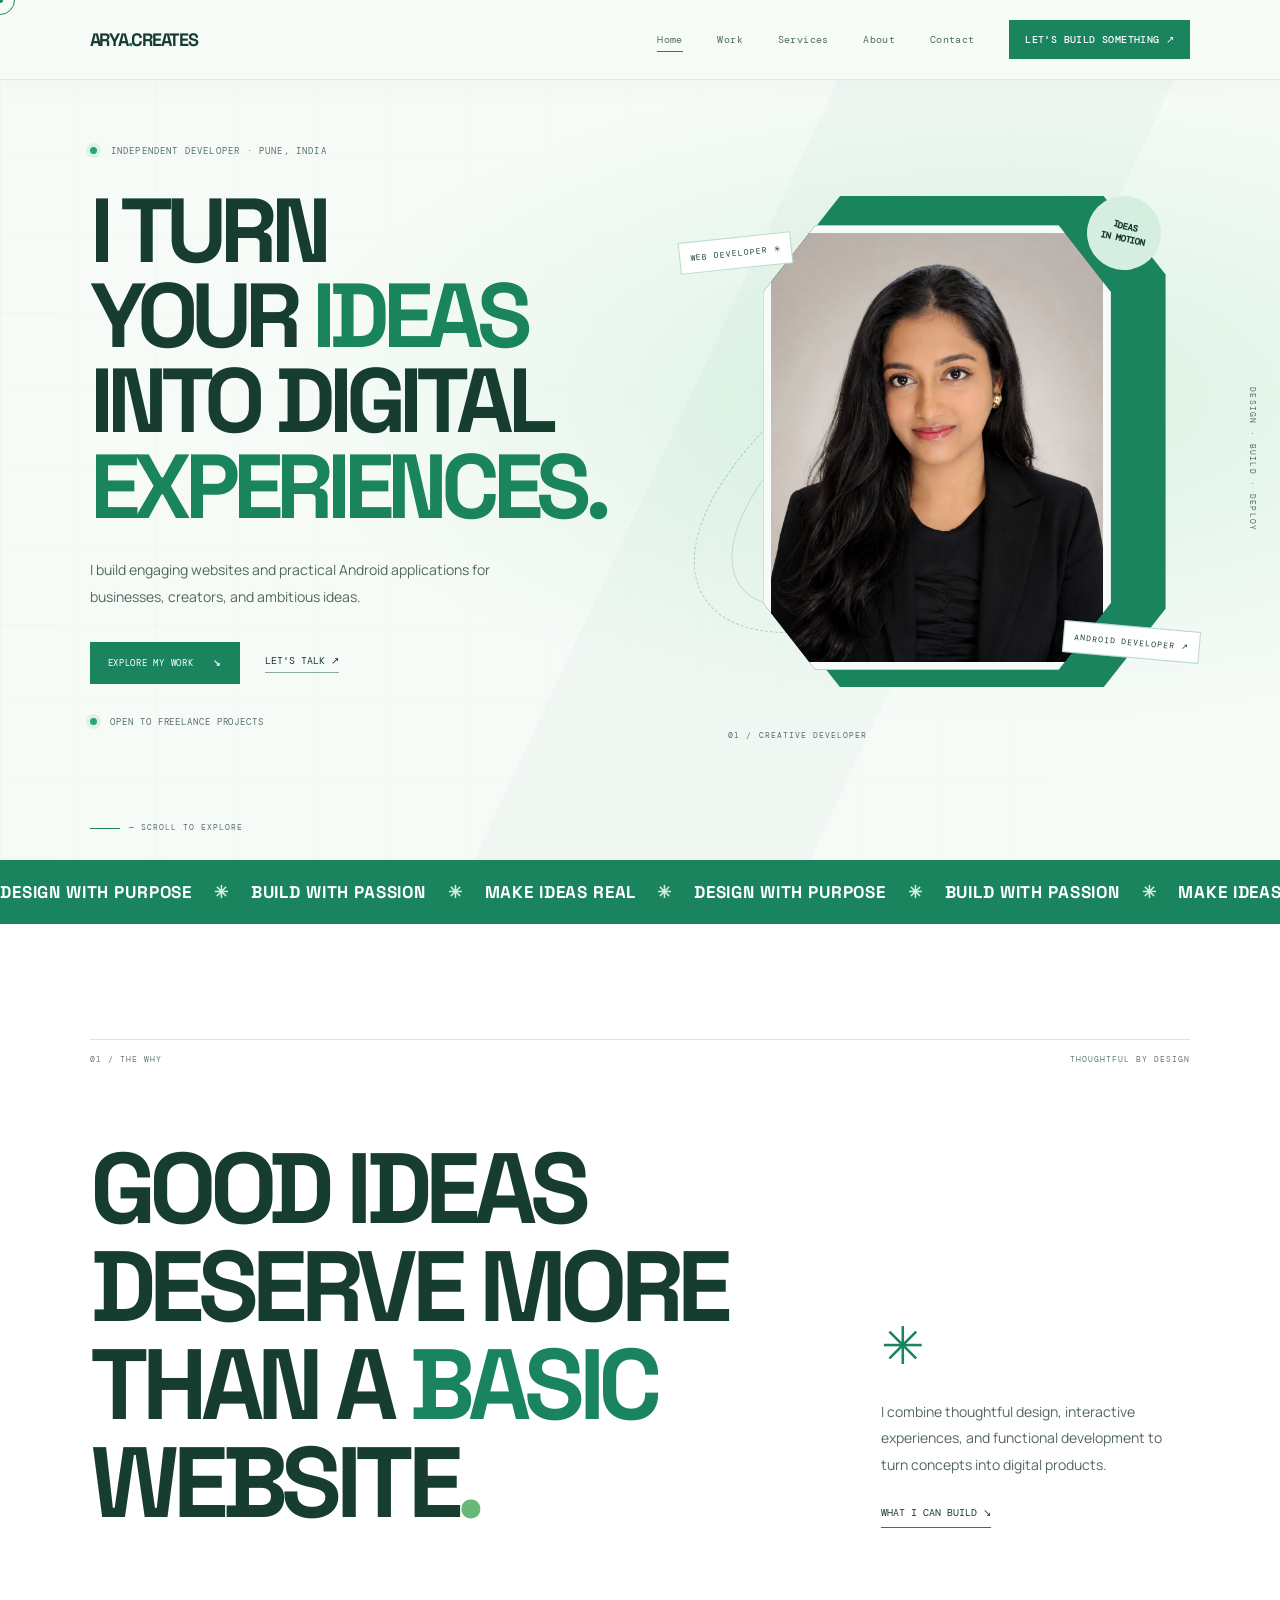
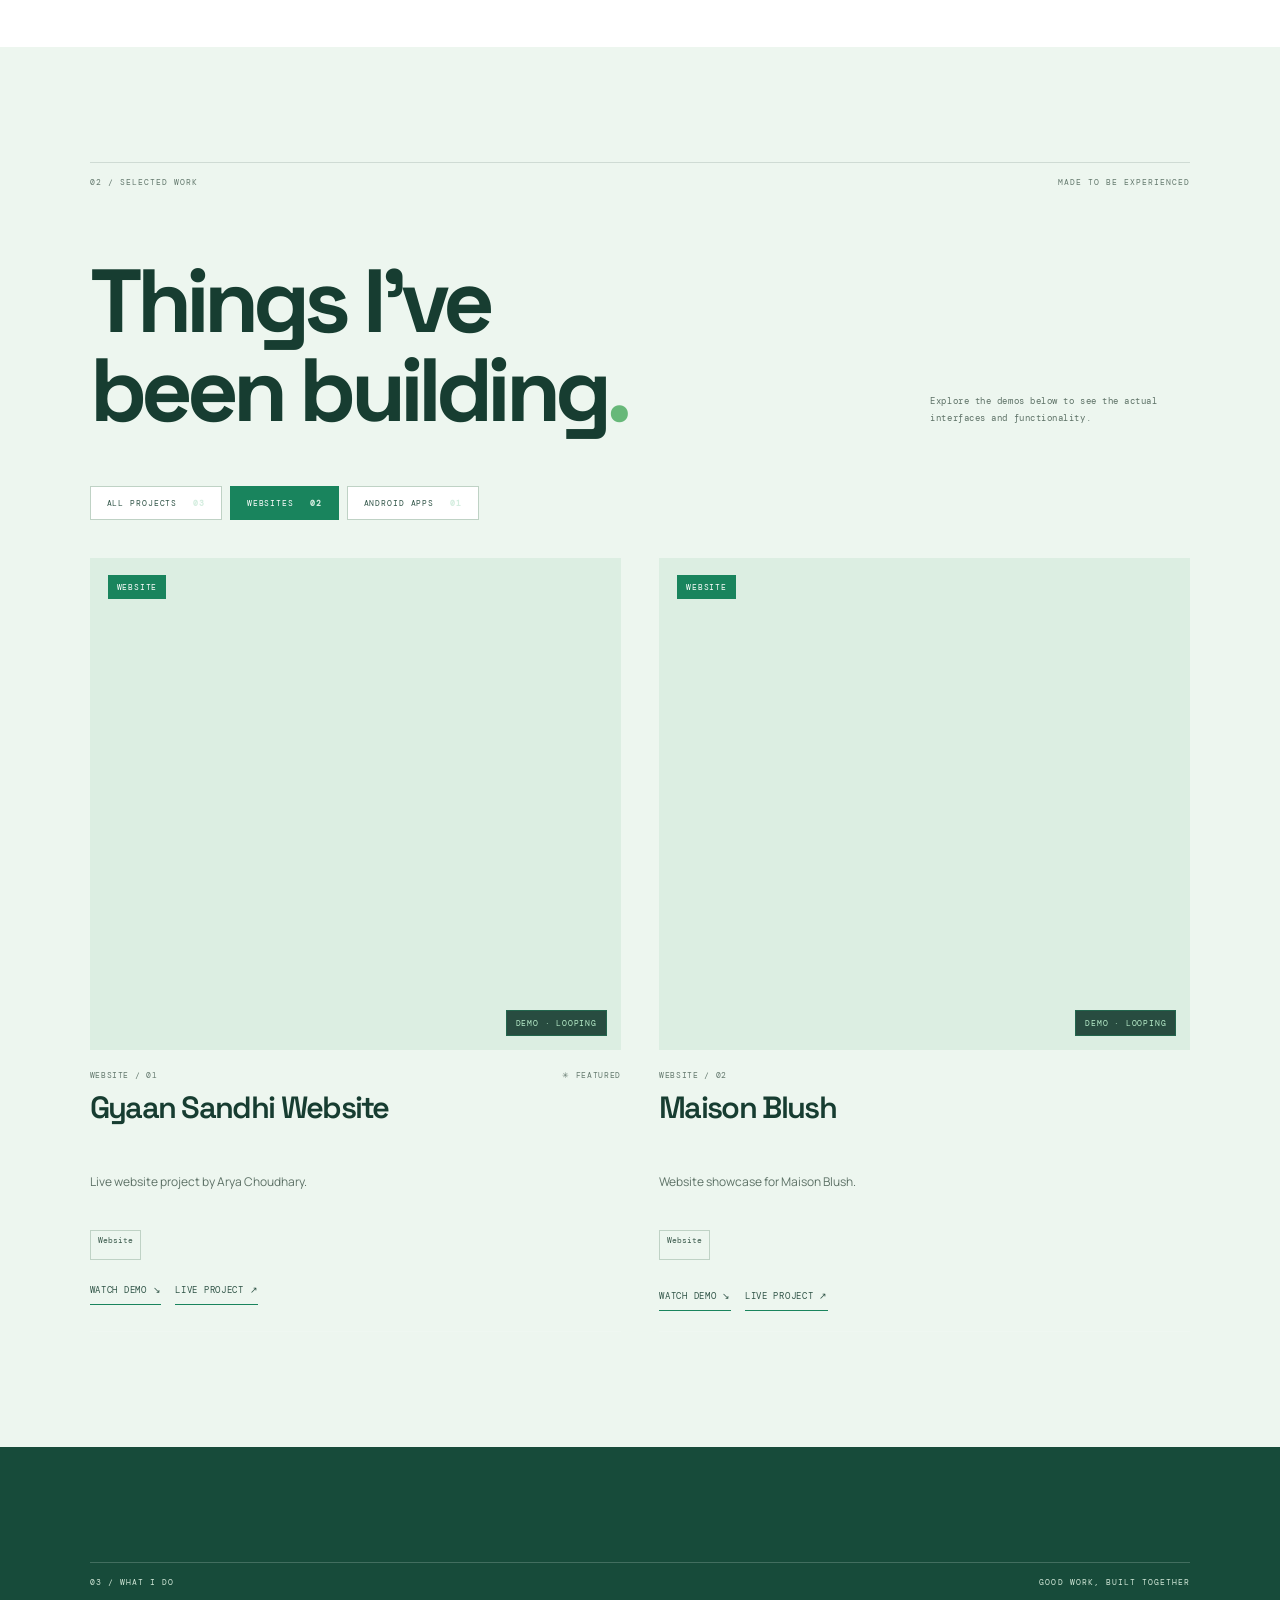
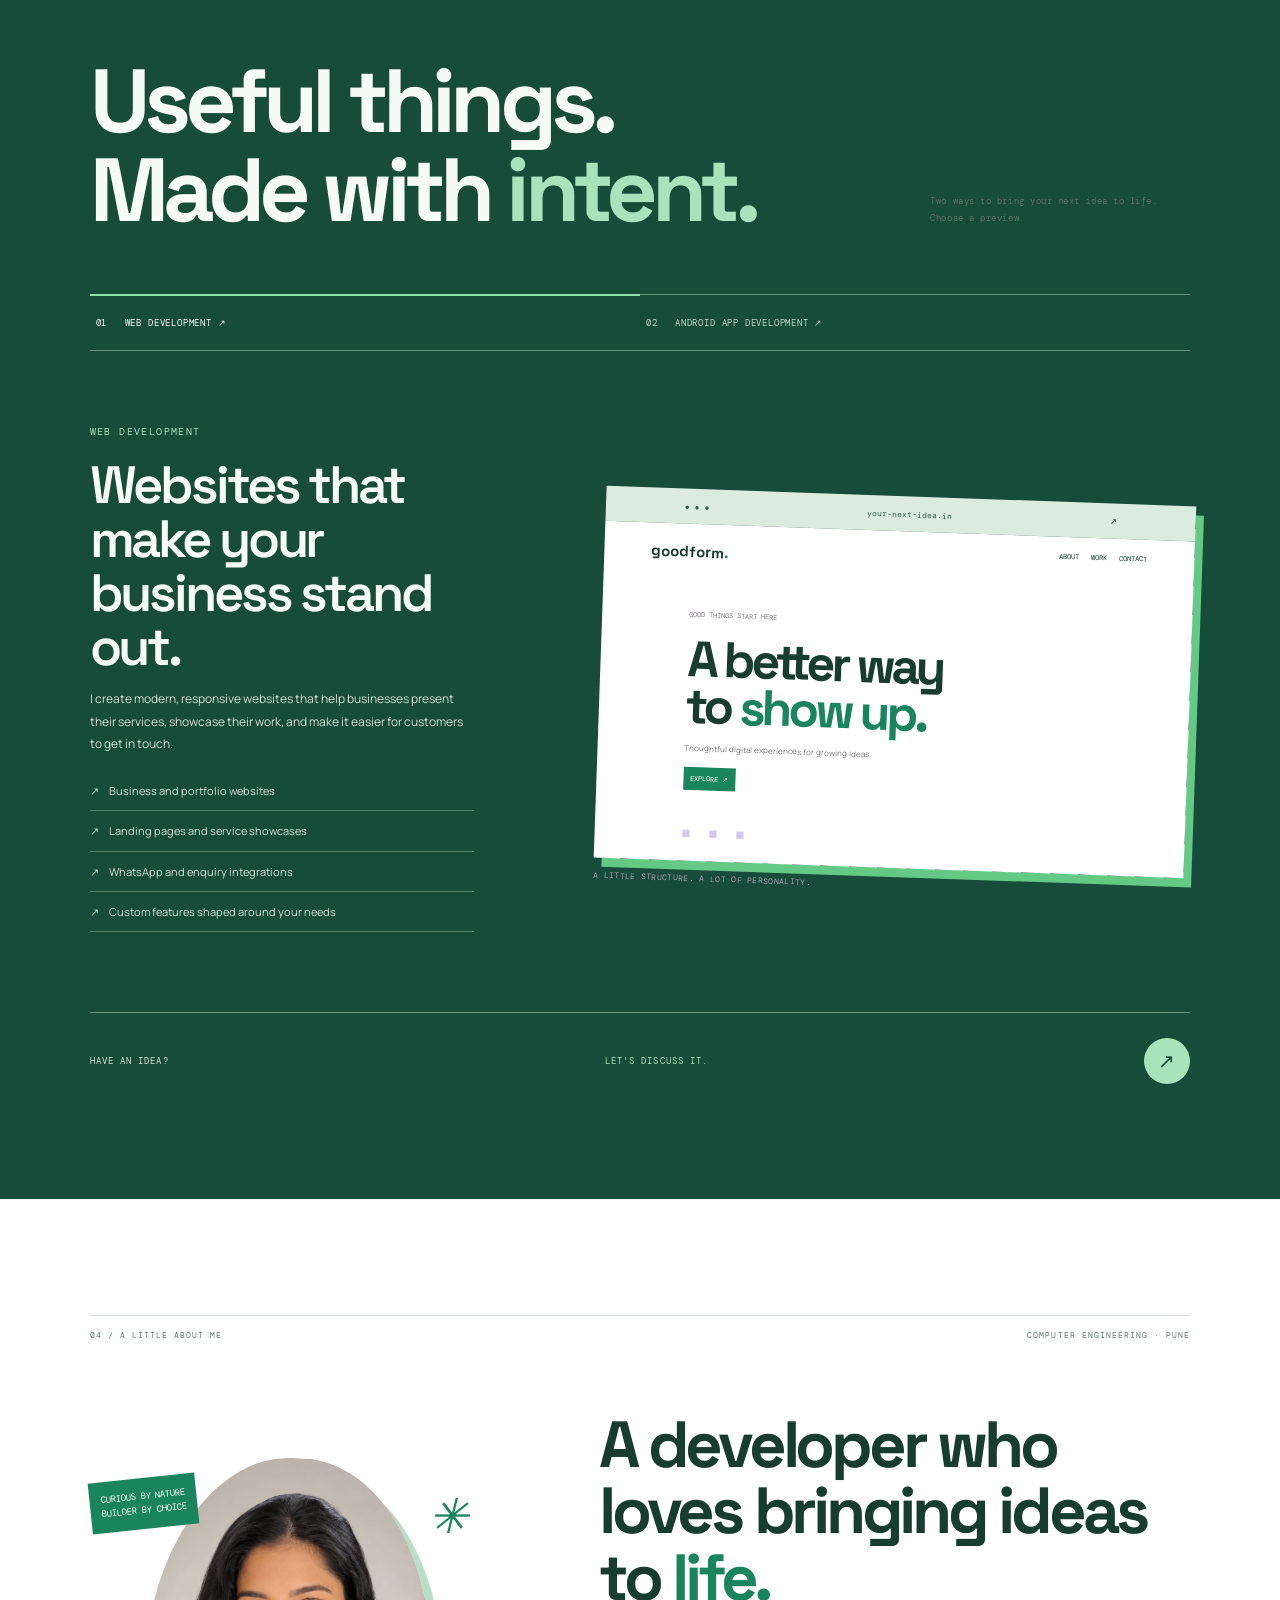
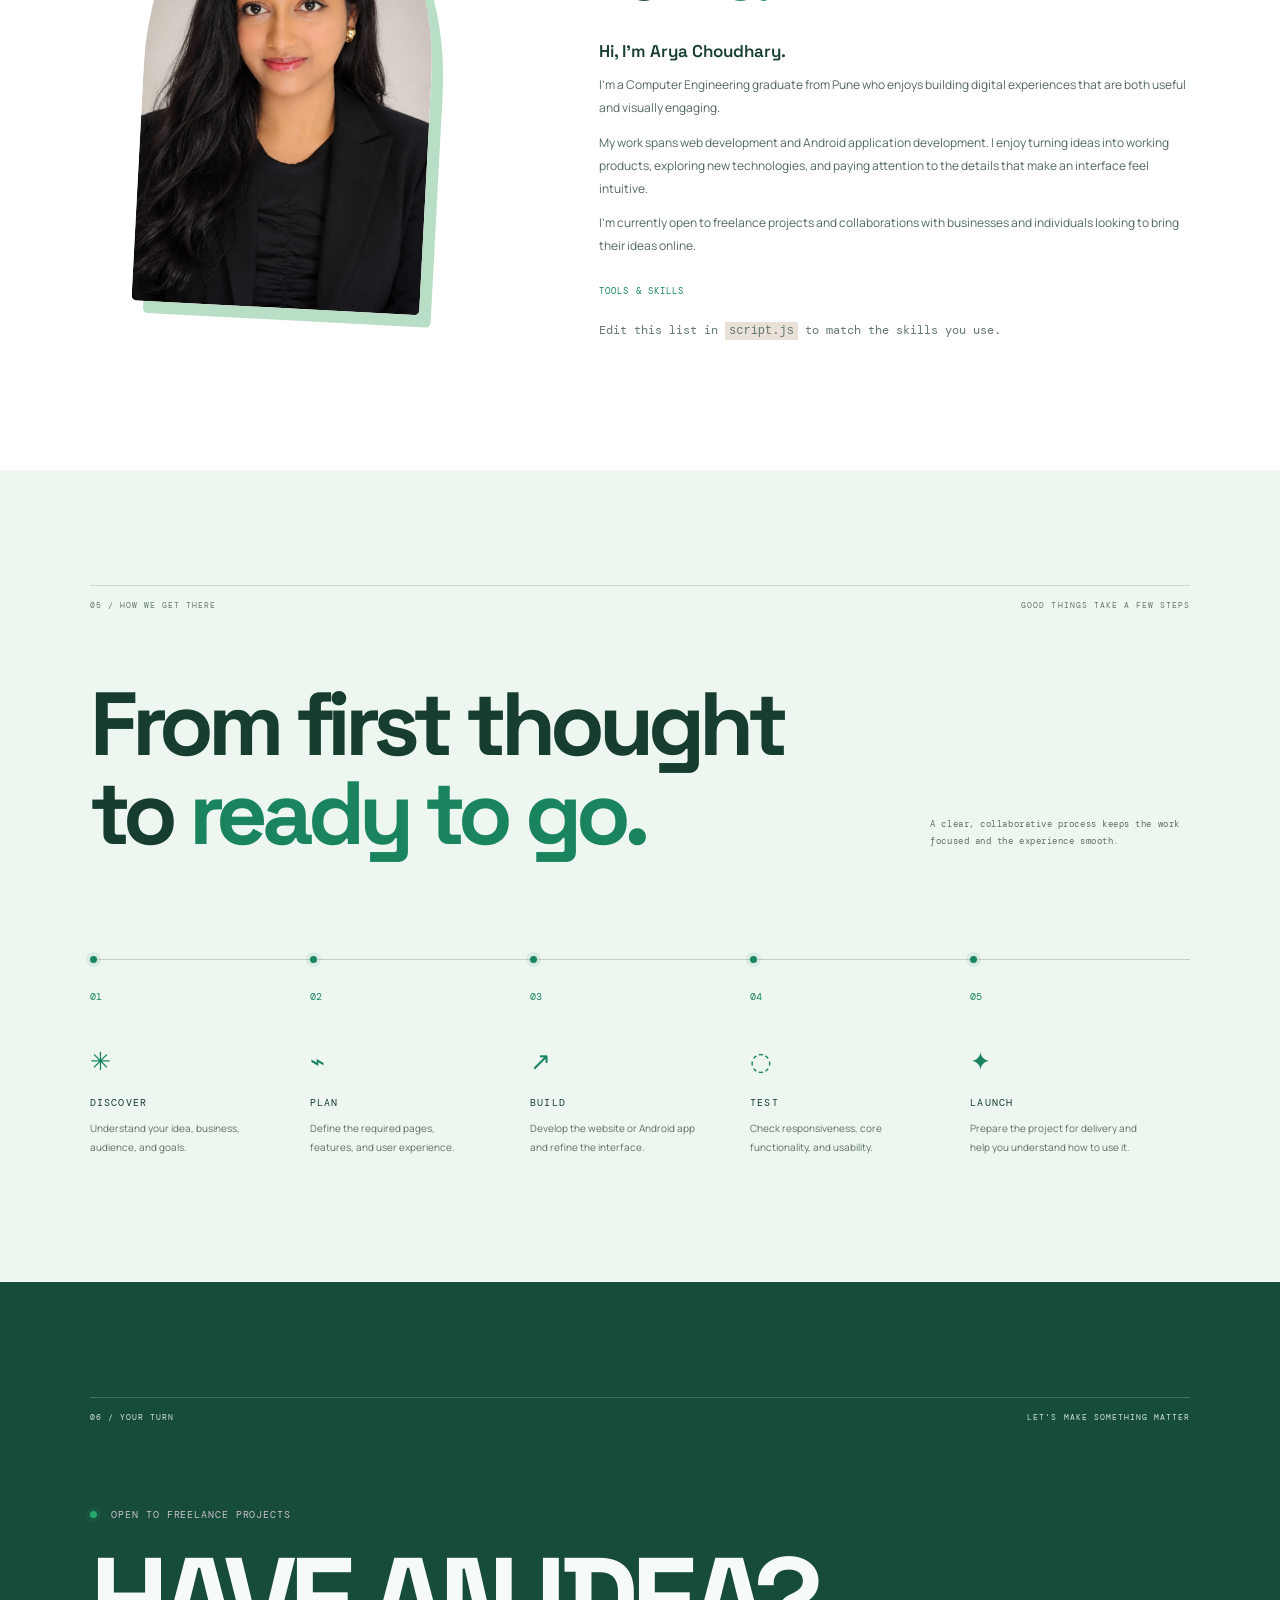
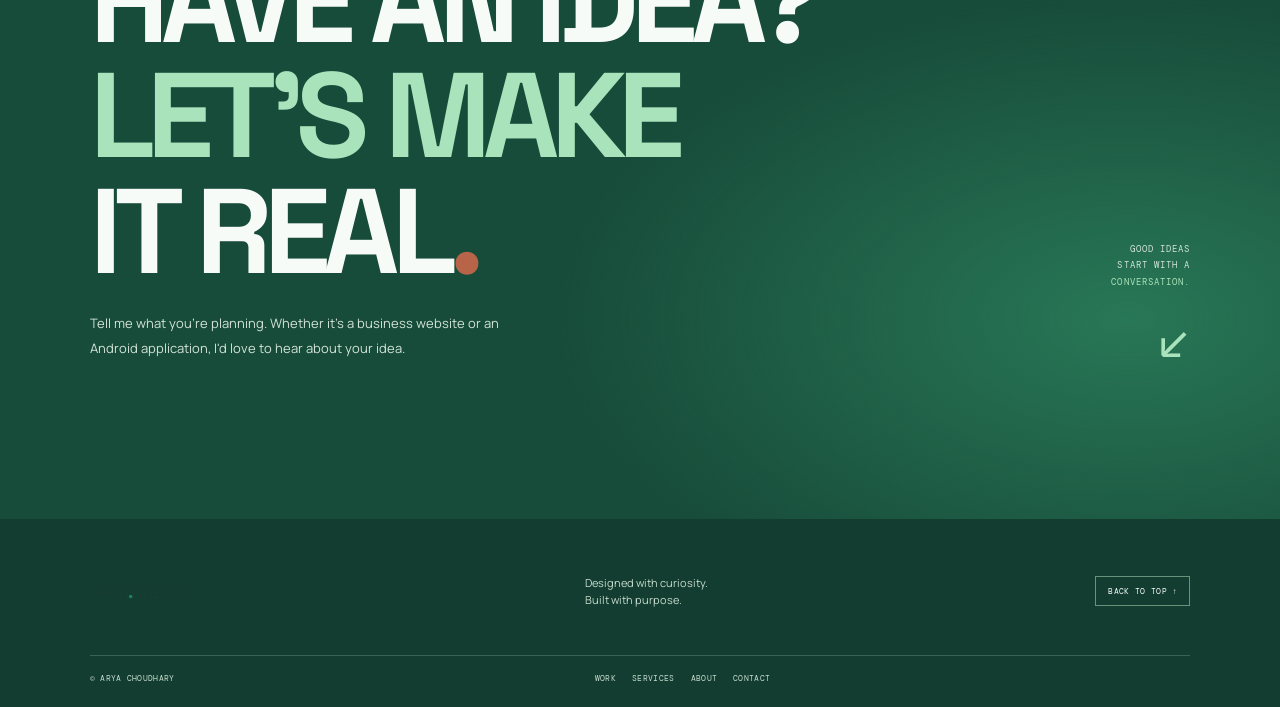
==== index.html @ eec1a6e7 "Add portfolio website" ====
<!doctype html>
<html lang="en"><head>
<meta charset="utf-8"><meta name="viewport" content="width=device-width,initial-scale=1">
<meta name="theme-color" content="#17151d"><meta name="description" content="Explore Arya Choudhary's portfolio of web development projects and Android application demos. Available for freelance projects and collaborations.">
<meta property="og:title" content="Arya Choudhary | Web Developer & Android App Developer"><meta property="og:description" content="Thoughtful websites and practical Android experiences, made with purpose."><meta property="og:type" content="website">
<title>Arya Choudhary | Web Developer &amp; Android App Developer</title><link rel="icon" href="assets/favicon.svg" type="image/svg+xml">
<link rel="preconnect" href="https://fonts.googleapis.com"><link rel="preconnect" href="https://fonts.gstatic.com" crossorigin><link href="https://fonts.googleapis.com/css2?family=DM+Mono:wght@400;500&family=Manrope:wght@400;500;600;700;800&family=Space+Grotesk:wght@400;500;600;700&display=swap" rel="stylesheet"><link rel="stylesheet" href="style.css"><script src="script.js" defer></script></head>
<body><div class="cursor-dot" aria-hidden="true"></div><div class="cursor-ring" aria-hidden="true"></div>
<header class="header"><a class="logo" href="#home">ARYA<span>.</span>CREATES</a><button class="menu" aria-expanded="false" aria-controls="nav" aria-label="Open navigation"><i></i><i></i></button><nav id="nav" aria-label="Main navigation"><a class="nav-link active" href="#home">Home</a><a class="nav-link" href="#work">Work</a><a class="nav-link" href="#services">Services</a><a class="nav-link" href="#about">About</a><a class="nav-link" href="#contact">Contact</a><a class="nav-cta" href="#contact">LET'S BUILD SOMETHING ↗</a></nav></header>
<main>
<section class="hero dark" id="home"><div class="grid-bg"></div><div class="hero-copy"><p class="eyebrow reveal"><i class="green-dot"></i> INDEPENDENT DEVELOPER · PUNE, INDIA</p><h1 class="reveal">I TURN<br>YOUR <em>IDEAS</em><br>INTO DIGITAL<br><em class="pink">EXPERIENCES.</em></h1><p class="intro reveal">I build engaging websites and practical Android applications for businesses, creators, and ambitious ideas.</p><div class="actions reveal"><a class="btn lilac" href="#work">EXPLORE MY WORK <b>↘</b></a><a class="plain-link" href="#contact">LET'S TALK ↗</a></div><p class="availability reveal"><i class="green-dot"></i> OPEN TO FREELANCE PROJECTS</p></div>
<div class="portrait reveal" data-parallax><div class="orbit"></div><div class="backdrop"></div><figure><img src="assets/images/arya-profile.jpg" alt="Portrait of Arya Choudhary, web and Android app developer" fetchpriority="high"></figure><span class="float-label label-a">WEB DEVELOPER ✳</span><span class="float-label label-b">ANDROID DEVELOPER ↗</span><span class="sticker">IDEAS<br>IN MOTION</span><small>01 / CREATIVE DEVELOPER</small></div><a class="scroll" href="#statement">— SCROLL TO EXPLORE</a><span class="side-note">DESIGN · BUILD · DEPLOY</span></section>
<div class="marquee"><div>DESIGN WITH PURPOSE <b>✳</b> BUILD WITH PASSION <b>✳</b> MAKE IDEAS REAL <b>✳</b> DESIGN WITH PURPOSE <b>✳</b> BUILD WITH PASSION <b>✳</b> MAKE IDEAS REAL <b>✳</b></div></div>
<section class="statement pad cream" id="statement"><div class="kicker"><span>01 / THE WHY</span><span>THOUGHTFUL BY DESIGN</span></div><div class="statement-grid"><h2>GOOD IDEAS<br>DESERVE MORE<br>THAN A <em>BASIC</em><br>WEBSITE<span class="pink">.</span></h2><aside><i>✳</i><p>I combine thoughtful design, interactive experiences, and functional development to turn concepts into digital products.</p><a href="#services">WHAT I CAN BUILD ↘</a></aside></div></section>
<section class="work pad" id="work"><div class="kicker"><span>02 / SELECTED WORK</span><span>MADE TO BE EXPERIENCED</span></div><div class="heading-row"><h2>Things I've<br>been building<span class="pink">.</span></h2><p>Explore the demos below to see the actual interfaces and functionality.</p></div><div class="filters" role="group" aria-label="Filter projects"><button data-filter="all" aria-pressed="false">ALL PROJECTS <b>03</b></button><button class="selected" data-filter="website" aria-pressed="true">WEBSITES <b>02</b></button><button data-filter="android" aria-pressed="false">ANDROID APPS <b>01</b></button></div><div id="projects" class="projects" aria-live="polite"></div></section>
<section class="services pad dark" id="services"><div class="kicker light"><span>03 / WHAT I DO</span><span>GOOD WORK, BUILT TOGETHER</span></div><div class="heading-row"><h2>Useful things.<br>Made with <em>intent.</em></h2><p>Two ways to bring your next idea to life. Choose a preview.</p></div><div class="service-tabs" role="tablist"><button class="selected" role="tab" aria-selected="true" aria-controls="web-service">01 &nbsp; WEB DEVELOPMENT ↗</button><button role="tab" aria-selected="false" aria-controls="app-service">02 &nbsp; ANDROID APP DEVELOPMENT ↗</button></div>
<article class="service-panel" id="web-service" role="tabpanel"><div class="service-copy"><small>WEB DEVELOPMENT</small><h3>Websites that make your business stand out.</h3><p>I create modern, responsive websites that help businesses present their services, showcase their work, and make it easier for customers to get in touch.</p><ul><li>Business and portfolio websites</li><li>Landing pages and service showcases</li><li>WhatsApp and enquiry integrations</li><li>Custom features shaped around your needs</li></ul></div><div class="browser"><div class="browser-bar"><span>● ● ●</span> your-next-idea.in <b>↗</b></div><div class="mini-site"><strong>goodform<span>.</span></strong><small>ABOUT &nbsp; WORK &nbsp; CONTACT</small><div><label>GOOD THINGS START HERE</label><h4>A better way<br>to <em>show up.</em></h4><p>Thoughtful digital experiences for growing ideas.</p><button>EXPLORE ↗</button></div><footer>■　 ■　 ■</footer></div><small class="caption">A LITTLE STRUCTURE. A LOT OF PERSONALITY.</small></div></article>
<article class="service-panel hidden" id="app-service" role="tabpanel" hidden><div class="service-copy"><small>ANDROID APP DEVELOPMENT</small><h3>Useful apps. Thoughtful experiences.</h3><p>I build Android application experiences designed around real user needs, intuitive navigation, and practical functionality.</p><ul><li>Business and utility applications</li><li>Information and content apps</li><li>Form-based experiences</li><li>API-connected interfaces and custom features</li></ul></div><div class="phone-area"><div class="phone"><small>9:41 · ●●●</small><h4>YOUR DAY,<br><b>in good flow.</b></h4><div class="app-card">UP NEXT<br><strong>Make room<br>for what matters.</strong><small>Today · A fresh start</small></div><p>✳ &nbsp; Keep your ideas moving　→</p><p>⌁ &nbsp; Small steps count　→</p></div><small class="caption">DESIGNED AROUND REAL USER NEEDS</small></div></article><div class="service-cta">HAVE AN IDEA? <em>LET'S DISCUSS IT.</em><a href="#contact">↗</a></div></section>
<section class="about pad cream" id="about"><div class="kicker"><span>04 / A LITTLE ABOUT ME</span><span>COMPUTER ENGINEERING · PUNE</span></div><div class="about-grid"><div class="about-photo"><figure><img src="assets/images/arya-profile.jpg" alt="Arya Choudhary smiling in a black blazer" loading="lazy"></figure><span>CURIOUS BY NATURE<br>BUILDER BY CHOICE</span><i>✳</i></div><div class="about-copy"><h2>A developer who loves bringing ideas to <em>life.</em></h2><h3>Hi, I'm Arya Choudhary.</h3><p>I'm a Computer Engineering graduate from Pune who enjoys building digital experiences that are both useful and visually engaging.</p><p>My work spans web development and Android application development. I enjoy turning ideas into working products, exploring new technologies, and paying attention to the details that make an interface feel intuitive.</p><p>I'm currently open to freelance projects and collaborations with businesses and individuals looking to bring their ideas online.</p><small>TOOLS &amp; SKILLS</small><div id="skills" class="skills"></div><p class="note">Edit this list in <code>script.js</code> to match the skills you use.</p></div></div></section>
<section class="process pad"><div class="kicker"><span>05 / HOW WE GET THERE</span><span>GOOD THINGS TAKE A FEW STEPS</span></div><div class="heading-row"><h2>From first thought<br>to <em>ready to go.</em></h2><p>A clear, collaborative process keeps the work focused and the experience smooth.</p></div><div class="steps"><article><b>01</b><i>✳</i><h3>DISCOVER</h3><p>Understand your idea, business, audience, and goals.</p></article><article><b>02</b><i>⌁</i><h3>PLAN</h3><p>Define the required pages, features, and user experience.</p></article><article><b>03</b><i>↗</i><h3>BUILD</h3><p>Develop the website or Android app and refine the interface.</p></article><article><b>04</b><i>◌</i><h3>TEST</h3><p>Check responsiveness, core functionality, and usability.</p></article><article><b>05</b><i>✦</i><h3>LAUNCH</h3><p>Prepare the project for delivery and help you understand how to use it.</p></article></div></section>
<section class="contact pad dark" id="contact"><div class="kicker light"><span>06 / YOUR TURN</span><span>LET'S MAKE SOMETHING MATTER</span></div><div class="contact-grid"><div><p class="eyebrow"><i class="green-dot"></i> OPEN TO FREELANCE PROJECTS</p><h2>HAVE AN IDEA?<br><em>LET'S MAKE</em><br>IT REAL<span class="pink">.</span></h2><p class="contact-intro">Tell me what you're planning. Whether it's a business website or an Android application, I'd love to hear about your idea.</p><div id="contact-actions" class="actions"></div><small id="contact-note" class="contact-note"></small></div><aside>GOOD IDEAS<br>START WITH A<br><em>CONVERSATION.</em><i>↙</i></aside></div></section></main>
<footer class="footer"><div class="footer-top"><a class="logo" href="#home">ARYA<span>.</span>CREATES</a><p>Designed with curiosity.<br>Built with purpose.</p><a class="back-top" href="#home">BACK TO TOP ↑</a></div><div class="footer-bottom"><span>© <b id="year"></b> ARYA CHOUDHARY</span><nav><a href="#work">WORK</a><a href="#services">SERVICES</a><a href="#about">ABOUT</a><a href="#contact">CONTACT</a></nav><div id="socials"></div></div></footer><div class="toast" role="status" aria-live="polite"></div></body></html>
---- style.css ----
:root{--ink:#17151d;--purple:#8957ff;--coral:#ff6685;--lav:#dcd0ff;--cream:#fff7ee;--mono:'DM Mono',monospace;--display:'Space Grotesk',sans-serif;--body:'Manrope',sans-serif;--g:clamp(22px,6vw,96px)}*{box-sizing:border-box}html{scroll-behavior:smooth;scroll-padding-top:80px}body{margin:0;background:var(--cream);color:var(--ink);font:15px/1.7 var(--body);overflow-x:hidden}a{color:inherit;text-decoration:none}button{font:inherit;color:inherit}.dark{background:var(--ink);color:var(--cream)}.cream{background:var(--cream);color:var(--ink)}.header{height:80px;position:fixed;z-index:30;inset:0 0 auto;background:#17151dec;backdrop-filter:blur(14px);border-bottom:1px solid #ffffff14;color:var(--cream);padding:0 var(--g);display:flex;align-items:center;justify-content:space-between}.logo{font:700 18px var(--display);letter-spacing:-.06em;white-space:nowrap}.logo span,.pink{color:var(--coral)}.header nav{display:flex;align-items:center;gap:clamp(16px,2.7vw,40px)}.nav-link,.nav-cta,.eyebrow,.kicker,.scroll,.side-note,.availability,.filters button,.project-type,.project-link,.caption,.back-top,.footer-bottom,.contact-note{font:10px var(--mono);letter-spacing:.04em}.nav-link{color:#c5bfca;position:relative}.nav-link:after{content:'';position:absolute;left:0;bottom:-6px;height:1px;width:100%;background:var(--coral);transform:scaleX(0);transform-origin:left;transition:.2s}.nav-link:hover:after,.nav-link.active:after{transform:scaleX(1)}.nav-cta{background:var(--purple);padding:13px 16px}.menu{display:none}.hero{min-height:820px;padding:145px var(--g) 90px;display:grid;grid-template-columns:1.08fr .92fr;align-items:center;position:relative;overflow:hidden}.grid-bg{position:absolute;inset:0;background-image:linear-gradient(#fff1 1px,transparent 1px),linear-gradient(90deg,#fff1 1px,transparent 1px);background-size:72px 72px;mask-image:linear-gradient(90deg,#000,transparent 90%);pointer-events:none}.hero-copy{position:relative;z-index:1}.eyebrow{color:#c8c1ce}.green-dot{display:inline-block;width:7px;height:7px;border-radius:50%;background:#8ee0a0;box-shadow:0 0 0 4px #8ee0a01f;margin-right:8px}.hero h1{font:700 clamp(54px,7.3vw,107px)/.95 var(--display);letter-spacing:-.085em;margin:32px 0 24px}.hero h1 em,.heading-row em,.about-copy h2 em,.contact h2 em{font-style:normal;color:var(--lav)}.hero h1 .pink,.contact h2 .pink{color:var(--coral)}.intro{max-width:430px;color:#c7c1cc;line-height:1.85}.actions{display:flex;gap:25px;align-items:center;margin-top:28px}.btn{display:inline-flex;gap:20px;padding:14px 18px;font:10px var(--mono);background:var(--coral);color:var(--ink)}.lilac{background:var(--lav)}.btn:hover,.nav-cta:hover{filter:brightness(1.12);transform:translateY(-2px)}.plain-link{font:10px var(--mono)}.availability{color:#b8b2be;margin-top:38px}.portrait{position:relative;width:min(100%,480px);height:545px;justify-self:end;display:grid;place-items:center}.portrait figure{position:relative;z-index:2;width:70%;height:82%;border:9px solid var(--lav);border-radius:48% 48% 6px 6px;overflow:hidden;transform:rotate(-3deg);margin:0;box-shadow:0 25px 70px #0005}.portrait img,.about-photo img{width:100%;height:100%;object-fit:cover;object-position:center 27%;display:block}.backdrop{position:absolute;background:var(--purple);width:72%;height:81%;border-radius:50% 50% 10% 10%;transform:rotate(7deg)}.orbit{position:absolute;width:95%;height:36%;border:1px solid #dcd0ff80;border-radius:50%;transform:rotate(-35deg);animation:spin 32s linear infinite}.float-label{position:absolute;z-index:3;background:var(--cream);color:var(--ink);font:9px var(--mono);padding:10px;box-shadow:4px 4px var(--coral)}.label-a{top:17%;left:0;transform:rotate(-6deg)}.label-b{bottom:17%;right:-2%;transform:rotate(5deg)}.sticker{position:absolute;z-index:3;right:7%;top:10%;width:73px;height:73px;border-radius:50%;display:grid;place-content:center;text-align:center;background:var(--coral);font:9px/1.4 var(--mono);transform:rotate(12deg)}.portrait>small{position:absolute;bottom:1%;left:10%;font:9px var(--mono);color:#aaa3b0}.scroll{position:absolute;bottom:30px;left:var(--g);color:#bbb5c0}.side-note{position:absolute;right:17px;writing-mode:vertical-rl;color:#918a98;top:45%}.marquee{height:82px;background:var(--purple);color:var(--cream);display:flex;align-items:center;overflow:hidden;transform:rotate(-1deg) scale(1.02);position:relative;z-index:2}.marquee div{white-space:nowrap;width:max-content;font:700 21px var(--display);animation:marquee 28s linear infinite}.marquee b{color:var(--coral);padding:0 17px}.pad{padding:105px var(--g)}.kicker{display:flex;justify-content:space-between;border-top:1px solid #17151d40;padding-top:14px;color:#756e79;font-size:9px}.kicker span:last-child{text-align:right}.kicker.light{border-color:#ffffff30;color:#aaa4b0}.statement-grid{display:grid;grid-template-columns:1.3fr .7fr;gap:8vw;align-items:end;padding-top:63px}.statement h2{font:700 clamp(51px,8vw,112px)/.99 var(--display);letter-spacing:-.08em;margin:0}.statement h2 em{font-style:normal;color:var(--purple)}.statement aside{max-width:330px;padding-bottom:14px}.statement aside i{font:52px var(--display);color:var(--coral);font-style:normal}.statement aside p{font-size:15px;line-height:1.85;margin:20px 0}.statement aside a{font:10px var(--mono);border-bottom:1px solid;padding-bottom:8px}.work{background:#f5eee5}.heading-row{display:flex;justify-content:space-between;align-items:end;gap:30px;padding:58px 0 38px}.heading-row h2{font:700 clamp(48px,7vw,90px)/.98 var(--display);letter-spacing:-.075em;margin:0}.heading-row p{font:10px/1.8 var(--mono);color:#6f6875;max-width:270px;margin:0 0 7px}.filters{display:flex;gap:8px;flex-wrap:wrap;margin:12px 0 34px}.filters button{background:none;border:1px solid #bdb5bd;padding:10px 14px;font-size:9px;cursor:pointer}.filters button:hover,.filters button.selected{background:var(--ink);border-color:var(--ink);color:var(--cream)}.filters b{color:var(--coral);margin-left:10px}.projects{display:grid;grid-template-columns:1.2fr .8fr;gap:32px;align-items:start}.project:nth-child(2){margin-top:85px}.project-visual{min-height:330px;background:var(--ink);display:grid;place-items:center;position:relative;overflow:hidden}.project:nth-child(2) .project-visual{min-height:390px}.badge{position:absolute;top:17px;left:18px;background:var(--coral);padding:7px 9px;font:9px var(--mono);z-index:1}.browser-demo{width:84%;height:235px;background:#fbf4e9;transform:rotate(-2deg);box-shadow:0 25px 50px #0007}.chrome{height:24px;background:#e4dce0;padding-left:9px;font:9px var(--mono);color:#817985}.demo-copy{padding:20px 10%;color:var(--ink)}.demo-copy small,.phone-demo small{font:8px var(--mono);color:#777}.demo-copy h3{font:700 32px/.95 var(--display);letter-spacing:-.07em;margin:26px 0 8px}.demo-copy h3 em{font-style:normal;color:var(--purple)}.demo-copy p{font:8px var(--mono);color:#777}.phone-demo{width:170px;height:320px;border:7px solid #332e39;border-radius:26px;background:#f8f3e8;padding:25px 13px;transform:rotate(5deg);box-shadow:0 25px 50px #0008;position:relative}.phone-demo:before{content:'';position:absolute;top:6px;left:40%;height:7px;width:45px;border-radius:6px;background:#332e39}.phone-demo h3{font:700 25px/1 var(--display);letter-spacing:-.07em;margin:28px 0 17px}.phone-demo h3 em{color:var(--purple);font-style:normal}.tile{padding:12px;background:var(--lav);border-radius:8px;font-size:9px;margin:9px 0}.tile:nth-of-type(2){background:#ffddd7}.project-type{display:flex;justify-content:space-between;color:#88808c;font-size:8px;margin:14px 0 4px}.project h3{font:700 28px/1.1 var(--display);letter-spacing:-.05em;margin:0 0 8px}.project-desc{font-size:12px;color:#655e6b;margin:0 0 12px}.tags{display:flex;gap:6px;flex-wrap:wrap}.tags span{font:8px var(--mono);border:1px solid #c8bfc6;padding:4px 7px}.project-links{display:flex;gap:17px;flex-wrap:wrap;margin-top:18px}.project-link{border-bottom:1px solid;padding-bottom:5px;font-size:9px}.project-link:hover{color:var(--purple)}.video-wrap{margin-top:15px}.video-wrap video{width:100%}.video-fallback{font:9px var(--mono);color:#775;margin:4px 0}.project-thumbnail{width:100%;height:100%;object-fit:cover}.note{font:9px var(--mono);color:#827985;margin-top:25px}.note code{background:#e9e0d8;padding:2px 4px}.services{overflow:hidden}.services .heading-row h2{color:var(--cream)}.service-tabs{display:grid;grid-template-columns:1fr 1fr;border-bottom:1px solid #4c4652}.service-tabs button{background:none;border:0;border-top:1px solid #4c4652;color:#96909b;text-align:left;padding:19px 5px;font:10px var(--mono);cursor:pointer}.service-tabs button.selected{color:var(--cream);border-top:2px solid var(--coral)}.service-panel{display:grid;grid-template-columns:.8fr 1.2fr;gap:7vw;align-items:center;padding:55px 0 30px}.service-panel[hidden]{display:none}.service-copy>small,.about-copy>small{font:10px var(--mono);color:var(--coral)}.service-copy h3{font:600 clamp(34px,4vw,51px)/1.04 var(--display);letter-spacing:-.06em;margin:14px 0}.service-copy p{font-size:12px;color:#bbb4c0;line-height:1.85}.service-copy ul{padding:0;list-style:none}.service-copy li{border-bottom:1px solid #3b3541;padding:8px 0;color:#d4ced9;font-size:11px}.service-copy li:before{content:'↗';color:var(--coral);margin-right:10px}.browser{position:relative;width:88%;justify-self:center;transform:rotate(2deg);box-shadow:0 28px 55px #0007;animation:float 5s ease-in-out infinite}.browser-bar{height:35px;background:#d7d0dc;color:#48414e;display:flex;align-items:center;justify-content:space-around;font:8px var(--mono)}.mini-site{min-height:285px;background:#fbf4e9;color:var(--ink);padding:15px 8%}.mini-site>strong{font:700 15px var(--display)}.mini-site>strong span{color:var(--purple)}.mini-site>small{float:right;font:7px var(--mono)}.mini-site>div{padding:25px 8%}.mini-site label{font:7px var(--mono);color:#827984}.mini-site h4{font:700 38px/.95 var(--display);letter-spacing:-.08em;margin:10px 0}.mini-site h4 em{font-style:normal;color:var(--purple)}.mini-site p{font-size:8px;color:#777}.mini-site button{border:0;background:var(--purple);color:#fff;padding:7px;font:7px var(--mono)}.mini-site footer{padding:0 8%;color:#d5c8ee}.caption{position:absolute;bottom:-22px;left:0;color:#aaa3b0;font-size:8px}.phone-area{min-height:390px;display:grid;place-items:center;position:relative}.phone{width:210px;height:380px;background:#f8f3e8;border:8px solid #403947;border-radius:33px;padding:20px 13px;color:var(--ink);transform:rotate(-5deg);box-shadow:0 30px 60px #0008;animation:float 4s ease-in-out infinite}.phone>small{font:8px var(--mono)}.phone h4{font:22px/1 var(--display);margin:25px 0 16px}.phone h4 b{color:var(--purple)}.app-card{background:var(--purple);color:white;padding:16px;border-radius:11px;font:8px var(--mono);line-height:1.5}.app-card strong{display:block;font:600 18px/1.1 var(--display);margin:9px 0}.app-card small{font:7px var(--mono)}.phone p{border-bottom:1px solid #ddd3ca;padding:11px 0;font-size:8px}.service-cta{display:flex;align-items:center;justify-content:space-between;border-top:1px solid #4c4652;padding-top:24px;margin-top:30px;font:10px var(--mono);color:#bbb4c0}.service-cta em{color:var(--coral);font-style:normal}.service-cta a{width:46px;height:46px;border-radius:50%;background:var(--lav);display:grid;place-items:center;color:var(--ink);font-size:20px}.about-grid{display:grid;grid-template-columns:.8fr 1.2fr;gap:9vw;align-items:center;padding-top:70px}.about-photo{position:relative;min-height:485px;display:grid;place-items:center}.about-photo figure{height:430px;width:74%;border:8px solid var(--purple);border-radius:48% 48% 5px 5px;overflow:hidden;transform:rotate(3deg);box-shadow:14px 14px var(--lav);z-index:1;margin:0}.about-photo>span{position:absolute;top:9%;left:0;z-index:2;background:var(--ink);color:var(--cream);font:9px/1.6 var(--mono);padding:11px;transform:rotate(-6deg)}.about-photo>i{position:absolute;right:4%;top:8%;font-size:48px;color:var(--purple)}.about-copy h2{font:700 clamp(42px,5vw,67px)/1 var(--display);letter-spacing:-.07em;margin:0 0 24px}.about-copy h2 em{color:var(--purple)}.about-copy h3{font:600 18px var(--display)}.about-copy p{font-size:12px;color:#5f5864;line-height:1.9}.skills{display:flex;gap:7px;flex-wrap:wrap;margin-top:12px}.skills span{font:8px var(--mono);padding:7px 9px;border:1px solid #c9c0c6}.about-copy .note{margin-top:8px}.process{background:#eee7df}.process .heading-row h2 em{color:var(--purple)}.steps{display:grid;grid-template-columns:repeat(5,1fr);border-top:1px solid #c5bbc2;margin-top:45px}.steps article{padding:20px 15px 0 0;position:relative}.steps article:before{content:'';position:absolute;top:-4px;width:7px;height:7px;background:var(--coral);border-radius:50%}.steps b{font:10px var(--mono);color:var(--purple)}.steps i{display:block;font-style:normal;font-size:22px;color:var(--purple);margin:26px 0 9px}.steps h3{font:11px var(--mono);margin:0}.steps p{font-size:10px;line-height:1.7;color:#6f6872;max-width:170px}.contact{min-height:620px}.contact-grid{display:grid;grid-template-columns:1fr auto;gap:40px;align-items:end;padding-top:70px}.contact h2{font:700 clamp(60px,9vw,125px)/.97 var(--display);letter-spacing:-.085em;margin:22px 0}.contact-intro{max-width:445px;color:#b9b2be;font-size:13px;line-height:1.8}.contact-actions{display:flex;gap:12px;flex-wrap:wrap}.contact-actions .secondary{background:var(--lav)}.contact-note{display:block;color:#9992a0;margin-top:15px}.contact-grid aside{font:10px/1.8 var(--mono);color:#a49da9;text-align:right;padding-bottom:20px}.contact-grid aside em{font-style:normal;color:var(--coral)}.contact-grid aside i{display:block;font:50px var(--display);color:var(--purple);margin-top:18px}.footer{background:#100f14;color:var(--cream);padding:40px var(--g) 22px}.footer-top{display:flex;align-items:center;justify-content:space-between;padding-bottom:35px}.footer-top p{font-size:11px;color:#9b95a0;line-height:1.6}.back-top{border:1px solid #514b56;padding:9px 12px;font-size:8px}.footer-bottom{border-top:1px solid #39343e;padding-top:17px;display:flex;align-items:center;justify-content:space-between;color:#938c98;font-size:8px}.footer-bottom nav,#socials{display:flex;gap:16px}.footer a:hover{color:var(--coral)}.toast{position:fixed;z-index:50;bottom:20px;left:50%;transform:translate(-50%,15px);opacity:0;background:var(--cream);padding:10px;font:10px var(--mono);transition:.2s}.toast.show{opacity:1;transform:translate(-50%,0)}.cursor-dot,.cursor-ring{position:fixed;z-index:100;pointer-events:none;left:0;top:0;transform:translate(-50%,-50%);border-radius:50%}.cursor-dot{width:6px;height:6px;background:var(--coral)}.cursor-ring{width:30px;height:30px;border:1px solid var(--lav);transition:width .2s,height .2s}.cursor-ring.hover{width:46px;height:46px;border-color:var(--coral)}.reveal{opacity:0;transform:translateY(18px);transition:.7s cubic-bezier(.2,.7,.2,1)}.reveal.visible{opacity:1;transform:none}@keyframes marquee{to{transform:translateX(-50%)}}@keyframes spin{to{transform:rotate(325deg)}}@keyframes float{50%{translate:0 -9px}}@media(max-width:900px){.hero{min-height:740px}.hero h1{font-size:clamp(53px,8vw,77px)}.portrait{height:440px}.pad{padding-top:82px;padding-bottom:82px}.project-visual,.project:nth-child(2) .project-visual{min-height:310px}.about-grid{gap:5vw}.about-photo figure{height:380px}.about-photo{min-height:425px}}
@media(max-width:680px){html{scroll-padding-top:68px}.header{height:68px}.menu{display:flex;width:40px;height:40px;background:none;border:1px solid #514b56;flex-direction:column;gap:6px;align-items:center;justify-content:center}.menu i{width:17px;height:1px;background:var(--cream);transition:.2s}.menu[aria-expanded=true] i:first-child{transform:translateY(3.5px) rotate(45deg)}.menu[aria-expanded=true] i:last-child{transform:translateY(-3.5px) rotate(-45deg)}.header nav{position:absolute;top:68px;left:0;right:0;background:var(--ink);padding:15px var(--g) 25px;display:flex;flex-direction:column;align-items:stretch;gap:12px;opacity:0;visibility:hidden;transform:translateY(-8px);transition:.2s}.header nav.open{opacity:1;visibility:visible;transform:none}.nav-link{padding:7px 0;font-size:12px}.nav-cta{text-align:center;padding:14px}.hero{display:flex;flex-direction:column;align-items:stretch;min-height:0;padding:120px 22px 65px}.hero h1{font-size:clamp(49px,12.3vw,76px);margin:26px 0 18px}.intro{font-size:13px}.actions{gap:18px}.btn{padding:13px;font-size:9px}.availability{margin-top:25px}.portrait{height:min(110vw,465px);max-width:430px;width:100%;align-self:center;margin-top:10px}.portrait figure{width:67%;height:81%;border-width:8px}.float-label{font-size:8px;padding:8px}.label-a{left:0}.label-b{right:0}.sticker{width:62px;height:62px;font-size:8px}.portrait>small{font-size:8px}.scroll{bottom:20px;left:22px;font-size:8px}.side-note{display:none}.marquee{height:67px}.marquee div{font-size:17px}.pad{padding:70px 22px}.kicker{font-size:8px}.kicker span:last-child{max-width:44%;text-align:right}.statement-grid{grid-template-columns:1fr;gap:27px;padding-top:43px}.statement h2{font-size:clamp(47px,11.8vw,74px)}.statement aside{margin-left:auto}.statement aside i{font-size:42px}.statement aside p{font-size:13px;margin:10px 0 18px}.heading-row{display:block;padding:42px 0 24px}.heading-row h2{font-size:clamp(47px,11vw,73px)}.heading-row p{margin-top:16px}.filters{gap:6px;margin-bottom:25px}.filters button{font-size:8px;padding:9px}.projects{grid-template-columns:1fr;gap:34px}.project:nth-child(2){margin-top:0}.project-visual,.project:nth-child(2) .project-visual{min-height:295px}.project h3{font-size:26px}.project-desc{font-size:11px}.note{font-size:8px}.service-tabs{grid-template-columns:1fr}.service-tabs button{padding:14px 0;font-size:9px}.service-panel{grid-template-columns:1fr;gap:22px;padding:38px 0 25px}.service-copy h3{font-size:38px}.service-copy p{font-size:11px}.browser{width:95%}.mini-site{min-height:260px}.mini-site h4{font-size:33px}.phone-area{min-height:390px}.service-cta{margin-top:17px;font-size:9px}.service-cta a{width:42px;height:42px;flex:none}.about-grid{grid-template-columns:1fr;gap:38px;padding-top:42px}.about-photo{min-height:min(112vw,435px)}.about-photo figure{height:min(102vw,400px);width:70%}.about-copy h2{font-size:clamp(42px,10vw,62px)}.about-copy p{font-size:11px}.steps{grid-template-columns:1fr;border:0;border-left:1px solid #c5bbc2;margin:25px 0 0 4px}.steps article{padding:0 0 22px 25px}.steps article:before{top:5px;left:-4px}.steps i{display:inline-block;font-size:17px;margin:0 10px 0 0}.steps h3{display:inline-block}.steps p{max-width:300px;margin:6px 0 0}.contact{min-height:630px}.contact-grid{display:block;padding-top:47px}.contact h2{font-size:clamp(54px,12.6vw,82px)}.contact-intro{font-size:11px}.contact-grid aside{position:absolute;right:22px;bottom:5px;font-size:8px}.contact-grid aside i{font-size:34px}.footer{padding:32px 22px 18px}.footer-top{gap:18px;flex-wrap:wrap;padding-bottom:23px}.footer-top p{font-size:9px}.back-top{margin-left:auto}.footer-bottom{flex-wrap:wrap;gap:17px}.footer-bottom nav{order:3;width:100%;flex-wrap:wrap;gap:14px}#socials{margin-left:auto}.cursor-dot,.cursor-ring{display:none}}
@media(max-width:360px){.hero h1{font-size:47px}.btn,.plain-link{font-size:8px}.filters button{padding:8px 6px}.contact .btn{gap:9px}}@media(hover:hover) and (pointer:fine){body,a,button{cursor:none}}@media(prefers-reduced-motion:reduce){*,*::before,*::after{scroll-behavior:auto!important;animation-duration:.01ms!important;animation-iteration-count:1!important;transition-duration:.01ms!important}.reveal{opacity:1;transform:none}.marquee div{animation:none}.cursor-dot,.cursor-ring{display:none}}

.cursor-dot,.cursor-ring{opacity:0}@media(hover:hover) and (pointer:fine){.cursor-dot,.cursor-ring{opacity:1}}

@media(prefers-reduced-motion:reduce){body,a,button{cursor:auto!important}}
/* Editorial 2D redesign: warm paper, ink, and botanical green with persimmon accents. */
:root{--ink:#29251f;--purple:#68734f;--coral:#b76448;--lav:#d6c6a9;--cream:#f2eadb;--g:clamp(22px,7vw,112px)}
body{background:#f2eadb;color:var(--ink);font-size:15px;line-height:1.75}
.dark{background:#29251f;color:#f2eadb}
.cream{background:#f2eadb;color:#29251f}
.header{background:#29251ff2;border-bottom:1px solid #f2eadb22}
.logo{font-size:17px;letter-spacing:-.07em}.nav-link{color:#d0ddd6}.nav-cta{background:#b76448;color:#29251f;font-weight:500}
.hero{min-height:790px;grid-template-columns:1.1fr .9fr;padding-top:145px}
.grid-bg{background-image:linear-gradient(#d6c6a914 1px,transparent 1px),linear-gradient(90deg,#d6c6a914 1px,transparent 1px);background-size:64px 64px;mask-image:linear-gradient(90deg,#000,transparent 86%)}
.hero h1{font-size:clamp(58px,7.6vw,112px);line-height:.91;letter-spacing:-.09em;margin:28px 0}.hero h1 em{color:#d6c6a9}.hero h1 .pink{color:#b76448}.eyebrow,.availability{letter-spacing:.09em}.intro{max-width:390px;color:#ded3c2;font-size:14px}.btn{background:#b76448;font-size:9px;letter-spacing:.08em;padding:15px 18px}.btn.lilac{background:#d6c6a9}.plain-link{border-bottom:1px solid #98ada2;padding-bottom:5px}.portrait{height:540px;max-width:465px}
.portrait:before{content:'';position:absolute;z-index:0;width:76%;height:77%;right:1%;top:11%;background:#b76448;clip-path:polygon(8% 0,100% 7%,92% 100%,0 91%);animation:shape-float 7s ease-in-out infinite}
.portrait:after{content:'';position:absolute;z-index:1;width:96%;height:45%;left:-7%;top:29%;border:1px solid #d6c6a9;transform:rotate(-31deg);border-radius:50%;animation:ring-shift 14s ease-in-out infinite alternate;pointer-events:none}
.portrait figure{width:67%;height:80%;border:7px solid #f2eadb;border-radius:46% 46% 2px 2px;transform:rotate(-2deg);box-shadow:12px 12px 0 #68734f}
.backdrop{display:none}.orbit{width:100%;height:36%;border-color:#d6c6a9a8;border-style:dashed;animation:ring-shift 16s ease-in-out infinite alternate}
.float-label{background:#f2eadb;color:#29251f;box-shadow:4px 4px 0 #68734f}.label-a{top:18%;left:-2%}.label-b{bottom:18%;right:-2%}.sticker{width:74px;height:74px;background:#d6c6a9;color:#29251f;animation:sticker-bob 3.5s ease-in-out infinite}.portrait>small{color:#ded3c2}.side-note{color:#ded3c2}
.marquee{height:72px;background:#b76448;color:#29251f;transform:rotate(-.7deg) scale(1.01)}.marquee b{color:#f2eadb}.marquee div{font-size:19px;letter-spacing:.035em}
.pad{padding-top:112px;padding-bottom:112px}.kicker{border-color:#29251f30;color:#5f7770;letter-spacing:.09em}.kicker.light{border-color:#f2eadb33;color:#bccbc4}.statement h2{font-size:clamp(53px,7.7vw,108px)}.statement h2 em,.statement aside i,.statement aside a:hover{color:#68734f}.statement aside i{display:inline-block;animation:star-wiggle 6s ease-in-out infinite}.statement aside a{border-color:#68734f}
.work{background:#e8dfcf}.heading-row h2{font-size:clamp(50px,7vw,88px)}.heading-row p{color:#635d50}.filters button{border-color:#9bada5;color:#29251f;letter-spacing:.08em}.filters button:hover,.filters button.selected{background:#29251f;border-color:#29251f}.projects{gap:42px}.project{padding-bottom:17px;border-bottom:1px solid #29251f32}.project:nth-child(2){margin-top:105px}.project-visual{background:#cbd9cf;min-height:350px;overflow:hidden}.project:nth-child(2) .project-visual{min-height:390px;background:#e6c7b8}.badge{background:#29251f;color:#f2eadb;font-size:8px;letter-spacing:.08em}.browser-demo{box-shadow:9px 10px 0 #68734f;background:#fffaf1;transition:transform .4s cubic-bezier(.2,.7,.2,1)}.project:hover .browser-demo{transform:rotate(0) translateY(-7px)}.phone-demo{box-shadow:9px 10px 0 #29251f;transition:transform .35s}.project:hover .phone-demo{transform:rotate(0) translateY(-7px)}.project-type{color:#635d50;letter-spacing:.08em}.project h3{font-size:30px}.project-desc{color:#635d50}.tags span{border-color:#a7b8af;color:#4b5140}.project-link{border-color:#68734f;letter-spacing:.08em}.project-link:hover{color:#b76448;border-color:#b76448}.note{color:#65766e}
.services{background:#29251f}.services .heading-row h2{color:#f2eadb}.services .heading-row em{color:#b76448}.service-tabs{border-color:#506661}.service-tabs button{border-color:#506661;letter-spacing:.08em}.service-tabs button.selected{border-color:#b76448;color:#f2eadb}.service-copy>small{color:#b76448;letter-spacing:.1em}.service-copy h3{font-size:clamp(35px,4vw,50px)}.service-copy p{color:#ddd3c5}.service-copy li{border-color:#405b53;color:#e0e8e2}.service-copy li:before{color:#b76448}.browser{box-shadow:10px 12px 0 #b76448;animation:float-2d 5s ease-in-out infinite}.browser-bar{background:#d4ded6}.mini-site{background:#f8f3e8}.mini-site>strong span{color:#68734f}.mini-site h4 em{color:#68734f}.mini-site button{background:#b76448;color:#29251f}.phone{box-shadow:10px 12px 0 #b76448;animation:float-2d 4s ease-in-out infinite}.app-card{background:#68734f}.service-cta{border-color:#506661;color:#ced9d2}.service-cta em{color:#b76448}.service-cta a{background:#d6c6a9}
.about-photo figure{border-color:#68734f;box-shadow:12px 12px 0 #b76448}.about-photo>span{background:#29251f;color:#f2eadb}.about-photo>i{color:#b76448;animation:star-wiggle 6s ease-in-out infinite}.about-copy h2 em{color:#68734f}.about-copy h3{color:#29251f}.about-copy p{color:#635d50}.about-copy>small{color:#68734f}.skills span{border-color:#a7b8af;color:#4b5140;transition:background .2s,transform .2s}.skills span:hover{background:#d6c6a9;transform:translateY(-3px)}
.process{background:#e8dfcf}.process .heading-row em{color:#68734f}.steps{border-color:#9eafa7}.steps article:before{background:#b76448}.steps b,.steps i{color:#68734f}.steps p{color:#635d50}.steps article{transition:transform .25s}.steps article:hover{transform:translateY(-5px)}
.contact{background:#29251f}.contact .kicker.light{border-color:#f2eadb33}.contact h2 em{color:#d6c6a9}.contact-intro{color:#ddd3c5}.contact-grid aside{color:#ddd3c5}.contact-grid aside em{color:#b76448}.contact-grid aside i{color:#b76448}
.footer{background:#102927}.footer-bottom{border-color:#ffffff24}.footer-top p{color:#bfcbc4}.footer-bottom{color:#aebeb5}.footer a:hover{color:#b76448}.back-top{border-color:#64766f}
.cursor-dot{background:#b76448}.cursor-ring{border-color:#d6c6a9}.cursor-ring.hover{border-color:#b76448}.toast{background:#f2eadb;color:#29251f}
@keyframes shape-float{0%,100%{transform:translate(0,0) rotate(0)}50%{transform:translate(-8px,-13px) rotate(2deg)}}
@keyframes ring-shift{0%{transform:translateX(-5px) rotate(-31deg)}100%{transform:translateX(7px) rotate(-25deg)}}
@keyframes sticker-bob{0%,100%{transform:translateY(0) rotate(9deg)}50%{transform:translateY(-9px) rotate(14deg)}}
@keyframes star-wiggle{0%,90%,100%{transform:rotate(0)}94%{transform:rotate(20deg)}97%{transform:rotate(-12deg)}}
@keyframes float-2d{0%,100%{transform:translateY(0) rotate(2deg)}50%{transform:translateY(-8px) rotate(1deg)}}
@media(max-width:900px){.hero{min-height:740px}.hero h1{font-size:clamp(54px,8vw,80px)}.portrait:after{left:-3%}.pad{padding-top:88px;padding-bottom:88px}}
@media(max-width:680px){.hero{padding-top:118px;padding-bottom:62px}.hero h1{font-size:clamp(50px,12vw,74px)}.portrait{height:min(108vw,450px)}.portrait:before{width:72%;height:77%;top:12%;right:4%}.portrait:after{width:100%;left:-3%;height:38%}.portrait figure{height:80%;width:66%}.marquee{height:63px}.marquee div{font-size:16px}.pad{padding:75px 22px}.project:nth-child(2){margin-top:0}.project-visual,.project:nth-child(2) .project-visual{min-height:300px}.browser{width:92%}.about-photo figure{height:min(101vw,400px)}.contact-grid{padding-top:55px}}
@media(prefers-reduced-motion:reduce){.portrait:before,.portrait:after,.sticker,.statement aside i,.about-photo>i,.browser,.phone{animation:none!important}.steps article,.skills span{transition:none}}
/* Keep the page readable even if an animation observer is delayed or unavailable. */
.reveal{opacity:1;transform:none}
html.js-ready .reveal:not(.visible){opacity:0;transform:translateY(18px)}
.hero .reveal{opacity:1!important;transform:none!important}
html.js-ready .reveal.visible{opacity:1;transform:none}
@media(prefers-reduced-motion:reduce){.reveal,html.js-ready .reveal:not(.visible){opacity:1!important;transform:none!important}}

/* Beige editorial palette and refreshed typography. */
:root{--ink:#29251f;--purple:#68734f;--coral:#b76448;--lav:#d6c6a9;--cream:#f2eadb;--display:'Playfair Display',Georgia,serif;--body:'DM Sans',Arial,sans-serif;--mono:'DM Mono',monospace}
body{background:#f2eadb;color:#29251f;font-family:var(--body);font-size:15px;line-height:1.75}
.dark,.hero,.services,.contact{background:#29251f;color:#f2eadb}.cream,.statement,.about{background:#f2eadb;color:#29251f}.work,.process{background:#e8dfcf}
.header{background:rgba(41,37,31,.96);color:#f2eadb}.nav-cta{background:#b76448;color:#29251f}
.hero h1{font:600 clamp(55px,7.2vw,104px)/.98 var(--display);letter-spacing:-.065em}.hero h1 em,.services .heading-row em,.contact h2 em{color:#d6c6a9}.hero h1 .pink,.contact h2 .pink{color:#b76448}.hero .intro,.service-copy p,.service-copy li,.contact-intro,.contact-grid aside{color:#ddd3c5}
.portrait:before{background:#b76448}.portrait:after,.orbit{border-color:#d6c6a9}.portrait figure{border-color:#f2eadb;box-shadow:12px 12px 0 #68734f}.float-label{background:#f2eadb;color:#29251f;box-shadow:4px 4px 0 #68734f}.sticker{background:#d6c6a9;color:#29251f}
.marquee{background:#68734f;color:#f2eadb}.marquee b{color:#d6c6a9}.statement h2,.heading-row h2,.about-copy h2,.contact h2{font-family:var(--display);font-weight:600;letter-spacing:-.055em}.statement h2 em,.statement aside i,.about-copy h2 em,.about-copy>small{color:#68734f}.kicker{color:#746b5c;border-color:#29251f3b}.kicker.light{color:#c9bdac;border-color:#f2eadb30}
.heading-row p,.project-desc,.about-copy p,.steps p{color:#635d50}.project-visual{background:#d8cbb7}.project:nth-child(2) .project-visual{background:#dbc7b9}.badge{background:#29251f;color:#f2eadb}.browser-demo{background:#fbf7ef;box-shadow:9px 10px 0 #68734f}.phone-demo{background:#f8f3e8;box-shadow:9px 10px 0 #29251f}.tags span,.skills span{border-color:#b8aa96;color:#4b5140}.project-link{border-color:#68734f}.project-link:hover{color:#b76448;border-color:#b76448}
.service-tabs{border-color:#665e51}.service-tabs button{border-color:#665e51;color:#c0b6a7}.service-tabs button.selected{border-color:#b76448}.service-copy>small,.about-photo>i{color:#b76448}.service-copy li{border-color:#514a40}.browser,.phone{box-shadow:10px 12px 0 #b76448}.mini-site{background:#fbf7ef}.mini-site>strong span,.mini-site h4 em,.steps b,.steps i{color:#68734f}.mini-site button,.app-card{background:#68734f}.service-cta{border-color:#665e51;color:#ddd3c5}.service-cta em,.contact-grid aside em{color:#d28a6d}.service-cta a{background:#d6c6a9}
.about-photo figure{border-color:#68734f;box-shadow:12px 12px 0 #b76448}.about-photo>span{background:#29251f;color:#f2eadb}.steps{border-color:#b6aa98}.steps article:before{background:#b76448}.btn{background:#b76448;color:#29251f}.btn.lilac,.contact-actions .secondary{background:#d6c6a9;color:#29251f}.footer{background:#211e19}.footer-bottom{border-color:#ffffff26;color:#c0b6a7}
.hero .reveal{opacity:1!important;transform:none!important}
@media(max-width:680px){.hero h1{font-size:clamp(48px,11.7vw,72px)}}
/* Layout pass: clearer hierarchy and deliberate asymmetry. */
:root{--g:clamp(24px,7.4vw,120px)}
.hero{min-height:min(850px,100svh);padding:clamp(125px,15vh,170px) var(--g) 100px;grid-template-columns:minmax(0,1.06fr) minmax(330px,.84fr);gap:clamp(25px,5vw,72px);align-items:center}.hero-copy{max-width:700px;padding-bottom:22px}.hero .eyebrow{font-size:9px;letter-spacing:.14em}.hero h1{font-size:clamp(58px,7vw,100px);line-height:.99;max-width:760px;margin:32px 0 27px}.hero .intro{max-width:420px;font-size:15px;line-height:1.85}.hero .actions{margin-top:32px}.hero .availability{margin-top:32px;font-size:9px;letter-spacing:.1em}
.portrait{width:100%;height:clamp(440px,44vw,570px);max-width:490px;margin-right:2%;justify-self:center;isolation:isolate}.portrait:before{width:79%;height:83%;right:-1%;top:7%;clip-path:polygon(10% 0,100% 7%,92% 100%,0 90%)}.portrait:after{width:105%;height:43%;left:-8%;top:31%;border-style:dashed}.portrait figure{width:71%;height:84%;border-radius:45% 45% 3px 3px;border-width:8px;transform:rotate(-2.5deg);box-shadow:14px 14px 0 #68734f}.portrait img{object-position:center 24%}.label-a{left:-1%;top:16%}.label-b{right:-1%;bottom:15%}.sticker{right:5%;top:7%}.portrait>small{bottom:0;left:8%;font-size:8px;letter-spacing:.12em}.scroll{bottom:28px;left:var(--g);font-size:8px;letter-spacing:.13em}.side-note{right:22px;font-size:8px;letter-spacing:.17em}
.marquee{height:68px}.marquee div{font-size:18px;letter-spacing:.045em}.pad{padding-top:clamp(82px,9vw,126px);padding-bottom:clamp(82px,9vw,126px)}.kicker{font-size:8px;letter-spacing:.13em}
.statement-grid{grid-template-columns:minmax(0,1.2fr) minmax(220px,.55fr);gap:clamp(40px,9vw,130px);align-items:end;padding-top:76px}.statement h2{font-size:clamp(55px,7.8vw,108px);line-height:.98}.statement aside{max-width:320px;padding-bottom:7px}.statement aside p{font-size:14px;line-height:1.9}
.heading-row{padding:70px 0 42px;align-items:flex-end}.heading-row h2{font-size:clamp(52px,7vw,92px);line-height:.99}.heading-row p{max-width:260px;font-size:9px;line-height:1.9;letter-spacing:.06em}.filters{margin:10px 0 38px}.filters button{padding:11px 16px;font-size:8px;letter-spacing:.11em}.projects{grid-template-columns:minmax(0,1.14fr) minmax(280px,.86fr);gap:clamp(24px,4vw,52px);align-items:start}.project{padding-bottom:20px}.project:nth-child(2){margin-top:115px}.project-visual{min-height:clamp(300px,34vw,430px)}.project:nth-child(2) .project-visual{min-height:clamp(350px,40vw,465px)}.project-type{margin-top:18px}.project h3{font-size:clamp(26px,2.8vw,36px);margin-top:7px}.project-desc{font-size:12px;line-height:1.8;max-width:480px}
.service-tabs{margin-top:18px}.service-tabs button{font-size:9px;letter-spacing:.09em;padding:21px 6px}.service-panel{grid-template-columns:minmax(270px,.77fr) minmax(0,1.23fr);gap:clamp(36px,8vw,110px);padding:66px 0 50px}.service-copy h3{font-size:clamp(37px,4.1vw,56px);line-height:1.02}.service-copy p{font-size:12px;line-height:1.9}.service-copy li{font-size:11px;padding:10px 0}.browser{width:min(100%,590px);justify-self:end}.mini-site{min-height:310px}.mini-site>div{padding-top:34px;padding-bottom:30px}.mini-site h4{font-size:clamp(36px,4vw,50px)}.phone-area{min-height:430px}.phone{width:225px;height:405px;padding:23px 16px}.service-cta{margin-top:15px;padding-top:25px;font-size:9px;letter-spacing:.12em}
.about-grid{grid-template-columns:minmax(270px,.8fr) minmax(0,1.2fr);gap:clamp(50px,9vw,130px);padding-top:72px}.about-photo{min-height:500px}.about-photo figure{height:450px;width:73%;border-width:7px}.about-copy h2{font-size:clamp(44px,5.1vw,70px);line-height:1.02;margin-bottom:29px}.about-copy h3{font-size:17px;margin:0 0 8px}.about-copy p{font-size:12px;line-height:1.9}.about-copy>small{display:block;margin-top:27px;font-size:9px;letter-spacing:.12em}.skills{gap:8px;margin-top:14px}.skills span{padding:8px 10px;font-size:8px}
.steps{grid-template-columns:repeat(5,minmax(0,1fr));margin-top:60px}.steps article{padding:22px 16px 0 0}.steps i{font-size:25px;margin:30px 0 14px}.steps h3{font-size:10px;letter-spacing:.12em}.steps p{font-size:10px;line-height:1.85}.contact{min-height:610px}.contact-grid{padding-top:76px;grid-template-columns:minmax(0,1fr) auto;gap:60px}.contact h2{font-size:clamp(64px,9.4vw,130px);line-height:.96}.contact-intro{font-size:13px;line-height:1.9;max-width:430px}.contact-grid aside{font-size:9px;letter-spacing:.12em;padding-bottom:32px}.footer{padding-top:44px;padding-bottom:25px}
@media(max-width:900px){.hero{grid-template-columns:minmax(0,1fr) minmax(280px,.78fr);gap:20px;padding-left:5vw;padding-right:5vw}.hero h1{font-size:clamp(54px,7.8vw,78px)}.portrait{height:450px}.statement-grid{gap:45px}.projects{gap:23px}.project:nth-child(2){margin-top:82px}.service-panel{gap:40px}.about-grid{gap:45px}.steps article{padding-right:10px}}
@media(max-width:680px){.hero{min-height:0;display:flex;flex-direction:column;align-items:stretch;gap:0;padding:118px 22px 66px}.hero-copy{padding:0}.hero h1{font-size:clamp(48px,11.3vw,72px);line-height:1;margin:23px 0 18px}.hero .intro{max-width:400px;font-size:13px}.hero .actions{margin-top:24px}.hero .availability{margin-top:24px}.portrait{height:min(108vw,450px);max-width:420px;margin:10px auto 4px}.portrait figure{width:67%;height:81%}.portrait:before{width:73%;height:78%;right:4%;top:12%}.portrait:after{width:100%;height:36%;left:-2%;top:32%}.portrait>small{left:4%;font-size:7px}.scroll{left:22px;bottom:19px}.side-note{display:none}.marquee{height:60px}.marquee div{font-size:15px}.pad{padding:72px 22px}.statement-grid{grid-template-columns:1fr;gap:34px;padding-top:45px}.statement h2{font-size:clamp(47px,11.5vw,74px)}.statement aside{margin-left:auto}.heading-row{display:block;padding:44px 0 25px}.heading-row h2{font-size:clamp(46px,10.5vw,70px)}.heading-row p{margin-top:15px}.filters{margin:10px 0 26px;gap:6px}.filters button{padding:9px 10px;font-size:7px}.projects{grid-template-columns:1fr;gap:38px}.project:nth-child(2){margin-top:0}.project-visual,.project:nth-child(2) .project-visual{min-height:clamp(270px,76vw,350px)}.project h3{font-size:27px}.project-desc{font-size:11px}.service-tabs{margin-top:10px;grid-template-columns:1fr}.service-tabs button{padding:15px 3px;font-size:8px}.service-panel{grid-template-columns:1fr;gap:32px;padding:40px 0 38px}.service-copy h3{font-size:37px}.service-copy p{font-size:11px}.browser{width:92%;justify-self:center}.mini-site{min-height:260px}.mini-site h4{font-size:34px}.phone-area{min-height:400px}.service-cta{margin-top:6px}.about-grid{grid-template-columns:1fr;gap:38px;padding-top:46px}.about-photo{min-height:min(112vw,430px)}.about-photo figure{height:min(101vw,400px);width:70%}.about-copy h2{font-size:clamp(42px,9.5vw,60px)}.about-copy p{font-size:11px}.steps{grid-template-columns:1fr;margin:30px 0 0 4px;border-left:1px solid #b6aa98;border-top:0}.steps article{padding:0 0 22px 27px}.steps article:before{left:-4px;top:5px}.steps i{display:inline-block;font-size:17px;margin:0 10px 0 0}.steps h3{display:inline-block}.steps p{max-width:300px;margin:6px 0 0}.contact{min-height:580px}.contact-grid{display:block;padding-top:48px}.contact h2{font-size:clamp(52px,12vw,80px)}.contact-intro{font-size:11px}.contact-grid aside{position:absolute;right:22px;bottom:4px;font-size:8px}.contact-grid aside i{font-size:34px}.footer{padding:30px 22px 18px}.footer-top{gap:18px;flex-wrap:wrap;padding-bottom:24px}.footer-bottom{flex-wrap:wrap;gap:15px}.footer-bottom nav{order:3;width:100%;flex-wrap:wrap}}
@media(max-width:360px){.hero h1{font-size:46px}.hero .actions{gap:12px}.hero .btn{padding:12px 10px}.hero .plain-link{font-size:8px}}
@media(prefers-reduced-motion:reduce){.portrait:before,.portrait:after,.sticker,.browser,.phone{animation:none!important}}

/* Cinematic portfolio direction, inspired by the supplied reference. */
:root{--ink:#0b101a;--purple:#58e6ae;--coral:#ff8066;--lav:#dce8e2;--cream:#f2f5f2;--display:'Space Grotesk',Arial,sans-serif;--body:'Manrope',Arial,sans-serif;--mono:'DM Mono',monospace;--g:clamp(24px,7vw,112px)}
html{background:#0b101a}body{background:#0b101a;color:#f2f5f2;font-family:var(--body);font-size:15px;line-height:1.75}
.dark,.hero,.services,.contact{background:#0b101a;color:#f2f5f2}.cream,.statement,.about,.work,.process{background:#101824;color:#f2f5f2}
.header{background:rgba(11,16,26,.92);border-bottom:1px solid #dce8e21a;color:#f2f5f2}.logo{font-family:var(--display);font-size:18px;letter-spacing:-.07em}.logo span{color:#58e6ae}.nav-link{color:#c0c9cf}.nav-link:after{background:#58e6ae}.nav-cta{background:#58e6ae;color:#0b101a}
.hero{position:relative;isolation:isolate;min-height:min(860px,100svh);grid-template-columns:minmax(0,1fr) minmax(330px,.92fr);overflow:hidden;background:radial-gradient(ellipse at 77% 48%,#174337 0,#0b101a 48%)}
.hero:after{content:'';position:absolute;z-index:-1;inset:0;background:linear-gradient(115deg,transparent 52%,#58e6ae08 52.1%,#58e6ae08 72%,transparent 72.1%);pointer-events:none}.grid-bg{opacity:.55;background-image:linear-gradient(#b6c6d20a 1px,transparent 1px),linear-gradient(90deg,#b6c6d20a 1px,transparent 1px);background-size:78px 78px;mask-image:linear-gradient(90deg,#000,transparent 95%)}
.hero h1{font:700 clamp(58px,7.1vw,104px)/.94 var(--display);letter-spacing:-.075em;color:#f2f5f2;max-width:760px}.hero h1 em{color:#58e6ae;font-style:normal}.hero h1 .pink{color:#58e6ae}.hero .eyebrow{color:#b6c2c8;letter-spacing:.13em}.green-dot{background:#58e6ae;box-shadow:0 0 0 4px #58e6ae20}.hero .intro{max-width:440px;color:#b8c4ca;font-size:14px;line-height:1.9}.hero .btn{background:#58e6ae;color:#0b101a}.hero .plain-link{color:#f2f5f2;border-color:#89979c}.hero .availability{color:#b6c2c8}
.portrait{height:clamp(450px,46vw,585px);max-width:500px;justify-self:center;isolation:isolate}.portrait:before{content:'';position:absolute;z-index:0;right:4%;top:7%;width:78%;height:84%;background:#58e6ae;clip-path:polygon(16% 0,84% 0,100% 16%,100% 84%,84% 100%,16% 100%,0 84%,0 16%);animation:frame-breathe 6s ease-in-out infinite}.portrait:after{width:104%;height:42%;left:-5%;top:31%;border-color:#58e6ae55;transform:rotate(-32deg);animation:orbit-line 18s ease-in-out infinite alternate}.portrait figure{z-index:2;width:70%;height:76%;border:8px solid #0b101a;border-radius:0;clip-path:polygon(15% 0,85% 0,100% 15%,100% 85%,85% 100%,15% 100%,0 85%,0 15%);transform:none;box-shadow:none;background:#111a24}.portrait img{object-position:center 22%;filter:saturate(.86) contrast(1.04)}.backdrop{display:none}.orbit{border:1px solid #dce8e233;width:97%;height:34%;animation:orbit-line 21s ease-in-out infinite alternate}.float-label{background:#111b25;color:#e9f0ec;border:1px solid #58e6ae60;box-shadow:none;font-size:8px;letter-spacing:.12em}.float-label b{color:#58e6ae}.label-a{top:14%;left:-2%}.label-b{right:-3%;bottom:14%}.sticker{background:#ff8066;color:#0b101a;font-weight:600;animation:sticker-float 4s ease-in-out infinite}.portrait>small{color:#aebac0;letter-spacing:.13em}.scroll{color:#aebac0}.scroll:before{content:'';display:inline-block;width:30px;height:1px;background:#58e6ae;vertical-align:middle;margin-right:9px}.side-note{color:#92a1a7;letter-spacing:.16em}
.marquee{background:#58e6ae;color:#0b101a;transform:none;height:64px}.marquee div{font-size:17px;letter-spacing:.05em}.marquee b{color:#f2f5f2}
.pad{padding-top:clamp(85px,9vw,128px);padding-bottom:clamp(85px,9vw,128px)}.kicker{color:#93a1aa;border-color:#dce8e226;letter-spacing:.13em}.kicker.light{color:#93a1aa;border-color:#dce8e226}.statement h2,.heading-row h2,.about-copy h2,.contact h2{font-family:var(--display);font-weight:700;letter-spacing:-.065em}.statement h2{color:#f2f5f2}.statement h2 em,.statement aside i,.about-copy h2 em,.about-copy>small{color:#58e6ae}.statement aside p{color:#b9c5ca}.statement aside a{color:#f2f5f2;border-color:#58e6ae}.statement aside i{animation:star-tick 5s ease-in-out infinite}
.work,.process{background:#101824}.heading-row h2{color:#f2f5f2}.heading-row h2 em{color:#58e6ae}.heading-row p{color:#aab7be}.filters button{border-color:#43515c;color:#dce5e8;background:#111a26}.filters button.selected,.filters button:hover{background:#58e6ae;border-color:#58e6ae;color:#0b101a}.filters b{color:#ff8066}.projects{gap:clamp(24px,4vw,52px)}.project{border-bottom:1px solid #e2eaf015;padding-bottom:20px}.project:nth-child(2){margin-top:100px}.project-visual{background:#182533;min-height:clamp(300px,34vw,430px)}.project:nth-child(2) .project-visual{background:#18342f;min-height:clamp(350px,40vw,465px)}.badge{background:#58e6ae;color:#0b101a;letter-spacing:.1em}.browser-demo{background:#f3f0e9;box-shadow:8px 9px 0 #58e6ae;transition:transform .35s}.project:hover .browser-demo{transform:translateY(-7px)}.phone-demo{background:#f3f0e9;color:#18231f;box-shadow:8px 9px 0 #58e6ae;transition:transform .35s}.project:hover .phone-demo{transform:translateY(-7px)}.demo-copy h3 em,.phone-demo h3 em{color:#287760}.project-type{color:#9baab0}.project h3{font:600 clamp(27px,3vw,36px)/1.12 var(--display);letter-spacing:-.055em;color:#f2f5f2}.project-desc{color:#aab7be}.tags span{border-color:#44545c;color:#c5d0d3}.project-link{border-color:#58e6ae;color:#dce5e8}.project-link:hover{color:#58e6ae;border-color:#58e6ae}.project .note,.note{color:#98a7ad}
.services,.contact{background:#0b101a}.services .heading-row h2{color:#f2f5f2}.services .heading-row em{color:#58e6ae}.service-tabs{border-color:#43515c}.service-tabs button{border-color:#43515c;color:#91a0a7}.service-tabs button.selected{border-color:#58e6ae;color:#f2f5f2}.service-copy>small{color:#58e6ae;letter-spacing:.14em}.service-copy h3{font:600 clamp(37px,4.1vw,55px)/1.03 var(--display);letter-spacing:-.06em}.service-copy p,.service-copy li{color:#b3c0c5}.service-copy li{border-color:#303c47}.service-copy li:before{color:#58e6ae}.browser{box-shadow:8px 9px 0 #58e6ae}.browser-bar{background:#dce5e0}.mini-site{background:#f4f1e9}.mini-site h4 em,.mini-site>strong span{color:#287760}.mini-site button{background:#58e6ae;color:#0b101a}.phone{background:#f4f1e9;color:#18231f;box-shadow:8px 9px 0 #58e6ae}.app-card{background:#287760}.service-cta{border-color:#43515c;color:#b5c1c6}.service-cta em{color:#58e6ae}.service-cta a{background:#58e6ae;color:#0b101a}
.about,.cream{background:#111a26;color:#f2f5f2}.about-photo figure{border:0;box-shadow:9px 9px 0 #58e6ae}.about-photo>span{background:#58e6ae;color:#0b101a}.about-photo>i{color:#ff8066}.about-copy h2{color:#f2f5f2}.about-copy h2 em{color:#58e6ae}.about-copy h3{color:#f2f5f2}.about-copy p{color:#b3c0c5}.about-copy>small{color:#58e6ae}.skills span{border-color:#43515c;color:#d1dcdf;transition:background .2s,transform .2s}.skills span:hover{background:#203931;transform:translateY(-3px)}.about .note{color:#96a4aa}
.process{background:#101824}.process .heading-row em{color:#58e6ae}.steps{border-color:#43515c}.steps article:before{background:#58e6ae;box-shadow:0 0 0 4px #58e6ae20}.steps b,.steps i{color:#58e6ae}.steps h3{color:#f2f5f2}.steps p{color:#aab7be}.steps article:hover{transform:translateY(-5px)}
.contact{background:radial-gradient(ellipse at 88% 76%,#164638 0,transparent 36%),#0b101a}.contact-grid{position:relative}.contact .kicker.light{border-color:#dce8e226}.contact h2{color:#f2f5f2}.contact h2 em{color:#58e6ae}.contact-intro{color:#b3c0c5}.contact-grid aside{color:#aab7be}.contact-grid aside em{color:#58e6ae}.contact-grid aside i{color:#58e6ae}.contact .btn{background:#58e6ae;color:#0b101a}.contact .btn.secondary{background:#dce8e2;color:#0b101a}.contact-note{color:#8b999f}
.footer{background:#070b12;color:#f2f5f2}.footer-top p{color:#aab7be}.footer-bottom{border-color:#dce8e220;color:#93a1a7}.back-top{border-color:#43515c}.footer a:hover{color:#58e6ae}.cursor-dot{background:#58e6ae}.cursor-ring{border-color:#58e6ae}.cursor-ring.hover{border-color:#ff8066}.toast{background:#f2f5f2;color:#0b101a}
@keyframes frame-breathe{0%,100%{transform:scale(1);filter:brightness(1)}50%{transform:scale(1.018);filter:brightness(1.12)}}
@keyframes orbit-line{0%{transform:rotate(-32deg) translateX(-5px)}100%{transform:rotate(-27deg) translateX(6px)}}
@keyframes sticker-float{0%,100%{transform:translateY(0) rotate(10deg)}50%{transform:translateY(-9px) rotate(15deg)}}
@keyframes star-tick{0%,92%,100%{transform:rotate(0)}96%{transform:rotate(25deg)}}
@media(max-width:900px){.hero{grid-template-columns:minmax(0,1fr) minmax(280px,.82fr);gap:18px}.hero h1{font-size:clamp(53px,7.4vw,78px)}.portrait{height:450px}.project:nth-child(2){margin-top:74px}}
@media(max-width:680px){.hero{min-height:0;display:flex;flex-direction:column;align-items:stretch;gap:0;padding:118px 22px 65px;background:radial-gradient(ellipse at 77% 76%,#174337 0,transparent 35%),#0b101a}.hero h1{font-size:clamp(49px,11.8vw,74px);line-height:.98}.portrait{height:min(108vw,450px);width:100%;max-width:420px;margin:12px auto 5px}.portrait:before{width:74%;height:80%;right:4%;top:10%}.portrait:after{height:34%;left:-1%;top:34%}.portrait figure{width:67%;height:73%;border-width:7px}.label-a{left:0;top:13%}.label-b{right:0;bottom:13%}.sticker{right:5%;top:7%;width:64px;height:64px;font-size:8px}.portrait>small{left:5%;font-size:7px}.side-note{display:none}.scroll{left:22px;bottom:18px}.marquee{height:57px}.marquee div{font-size:14px}.pad{padding:72px 22px}.statement-grid{grid-template-columns:1fr;gap:32px;padding-top:42px}.statement h2{font-size:clamp(48px,11.7vw,76px)}.heading-row{display:block;padding:43px 0 24px}.heading-row h2{font-size:clamp(47px,10.8vw,73px)}.heading-row p{margin-top:14px}.filters{margin:10px 0 25px;gap:6px}.filters button{padding:9px 10px;font-size:7px}.projects{grid-template-columns:1fr;gap:34px}.project:nth-child(2){margin-top:0}.project-visual,.project:nth-child(2) .project-visual{min-height:clamp(270px,76vw,350px)}.project h3{font-size:27px}.project-desc{font-size:11px}.service-tabs{grid-template-columns:1fr}.service-tabs button{padding:15px 3px;font-size:8px}.service-panel{grid-template-columns:1fr;gap:30px;padding:39px 0}.service-copy h3{font-size:37px}.browser{width:92%;justify-self:center}.mini-site{min-height:260px}.mini-site h4{font-size:34px}.phone-area{min-height:390px}.about-grid{grid-template-columns:1fr;gap:35px;padding-top:43px}.about-photo{min-height:min(112vw,430px)}.about-photo figure{height:min(101vw,400px);width:70%}.about-copy h2{font-size:clamp(42px,9.5vw,61px)}.steps{grid-template-columns:1fr;margin:28px 0 0 4px;border-left:1px solid #43515c;border-top:0}.steps article{padding:0 0 21px 27px}.steps article:before{left:-4px;top:5px}.steps i{display:inline-block;font-size:17px;margin:0 10px 0 0}.steps h3{display:inline-block}.steps p{max-width:300px;margin:6px 0 0}.contact{min-height:565px}.contact-grid{display:block;padding-top:47px}.contact h2{font-size:clamp(54px,12vw,82px)}.contact-intro{font-size:11px}.contact-grid aside{position:absolute;right:22px;bottom:3px;font-size:8px}.footer{padding:30px 22px 18px}.footer-top{gap:18px;flex-wrap:wrap;padding-bottom:24px}.footer-bottom{flex-wrap:wrap;gap:15px}.footer-bottom nav{order:3;width:100%;flex-wrap:wrap}}
@media(prefers-reduced-motion:reduce){.portrait:before,.portrait:after,.sticker,.statement aside i,.about-photo>i,.browser,.phone{animation:none!important}}
.project-visual{position:relative;isolation:isolate;overflow:hidden}.project-loop,.project-thumbnail{position:absolute;inset:0;width:100%;height:100%;object-fit:cover;display:block}.project-loop{background:#111a26}.loop-label{position:absolute;z-index:2;right:14px;bottom:14px;background:#0b101ad9;color:#58e6ae;border:1px solid #58e6ae6b;padding:7px 9px;font:8px 'DM Mono',monospace;letter-spacing:.1em}.video-empty{position:absolute;inset:0;display:grid;place-items:center;background:#111a26;color:#b9c6cb;font:10px 'DM Mono',monospace;letter-spacing:.12em}.video-empty[hidden]{display:none}

/* White + green palette pass: airy surfaces with deep green contrast. */
:root{--ink:#173d31;--purple:#19845d;--coral:#67b879;--lav:#d5eee0;--cream:#f7fbf8}
html,body{background:#f7fbf8;color:#173d31}
.header{background:rgba(247,251,248,.96);border-bottom:1px solid #173d3117;color:#173d31;box-shadow:0 5px 22px #173d3108}
.logo{color:#173d31}.logo span{color:#19845d}.nav-link{color:#526b5f}.nav-link:after{background:#19845d}.nav-cta{background:#19845d;color:#fff}
.hero{background:radial-gradient(ellipse at 78% 46%,#d9f2e2 0,#f7fbf8 50%);color:#173d31}.hero:after{background:linear-gradient(115deg,transparent 52%,#19845d08 52.1%,#19845d08 72%,transparent 72.1%)}.grid-bg{background-image:linear-gradient(#174d3b0b 1px,transparent 1px),linear-gradient(90deg,#174d3b0b 1px,transparent 1px);mask-image:linear-gradient(90deg,#000,transparent 95%)}
.hero h1{color:#173d31}.hero h1 em,.hero h1 .pink{color:#19845d}.hero .eyebrow,.hero .availability{color:#557066}.hero .intro{color:#51685d}.green-dot{background:#28a66f;box-shadow:0 0 0 4px #28a66f1d}.hero .plain-link{color:#173d31;border-color:#8ca99a}.hero .btn{background:#19845d;color:#fff}
.portrait:before{background:#19845d}.portrait:after{border-color:#19845d55}.portrait figure{border-color:#f7fbf8;box-shadow:14px 14px 0 #b8dfc5}.orbit{border-color:#19845d35}.float-label{background:#fff;color:#173d31;border-color:#19845d4d}.float-label b{color:#19845d}.sticker{background:#d5eee0;color:#173d31}.portrait>small,.scroll,.side-note{color:#557066}.scroll:before{background:#19845d}
.marquee{background:#19845d;color:#fff}.marquee b{color:#d5eee0}.kicker{color:#64796e;border-color:#173d3124}.kicker.light{color:#c9ded1;border-color:#e7f4eb30}
.statement,.about{background:#fff;color:#173d31}.statement h2,.heading-row h2,.about-copy h2{color:#173d31}.statement h2 em,.statement aside i,.about-copy h2 em,.about-copy>small{color:#19845d}.statement aside p,.about-copy p{color:#52685d}.statement aside a{color:#173d31;border-color:#19845d}
.work,.process{background:#edf6ef;color:#173d31}.heading-row h2{color:#173d31}.heading-row p,.project-desc,.steps p{color:#5d7166}.filters button{background:#fff;color:#315548;border-color:#bfd2c5}.filters button.selected,.filters button:hover{background:#19845d;border-color:#19845d;color:#fff}.filters b{color:#d5eee0}.project{border-color:#173d3122}.project-visual{background:#d8ecde}.project:nth-child(2) .project-visual{background:#e1efe4}.badge{background:#19845d;color:#fff}.browser-demo{background:#fff;box-shadow:8px 9px 0 #a7d8b7}.chrome{background:#e2eee5;color:#597065}.demo-copy{color:#173d31}.demo-copy h3 em,.phone-demo h3 em{color:#19845d}.phone-demo{background:#fff;color:#173d31;box-shadow:8px 9px 0 #a7d8b7}.phone-demo:before{background:#234c3d}.tile{background:#d5eee0}.tile:nth-of-type(2){background:#e4f0e6}.project-type{color:#64796e}.project h3{color:#173d31}.tags span{border-color:#bfd2c5;color:#3b5a4c}.project-link{color:#315548;border-color:#19845d}.project-link:hover{color:#19845d;border-color:#19845d}.note{color:#64796e}.project-loop{background:#dceee2}.loop-label{background:#173d31e8;color:#b8edca;border-color:#19845d70}.video-empty{background:#e7f2e9;color:#4e6a5b}
.services,.contact{background:#174b3a;color:#f7fbf8}.services .heading-row h2,.contact h2{color:#f7fbf8}.services .heading-row em,.contact h2 em{color:#a9e3bb}.services .kicker.light,.contact .kicker.light{color:#d0e7d7;border-color:#e7f4eb35}.service-tabs{border-color:#6a927b}.service-tabs button{border-color:#6a927b;color:#c4d9cb}.service-tabs button.selected{border-color:#8be1a9;color:#fff}.service-copy>small{color:#a9e3bb}.service-copy p,.service-copy li,.contact-intro,.contact-grid aside{color:#d3e4d8}.service-copy li{border-color:#56816b}.service-copy li:before{color:#a9e3bb}.browser,.phone{box-shadow:8px 9px 0 #65c986}.browser-bar{background:#dcebe0;color:#355c49}.mini-site{background:#fff;color:#173d31}.mini-site>strong span,.mini-site h4 em{color:#19845d}.mini-site button,.app-card{background:#19845d;color:#fff}.phone{background:#fff;color:#173d31}.app-row{color:#173d31}.service-cta{border-color:#6a927b;color:#d3e4d8}.service-cta em{color:#a9e3bb}.service-cta a{background:#a9e3bb;color:#174b3a}
.about-photo figure{border-color:#19845d;box-shadow:12px 12px 0 #b8dfc5}.about-photo>span{background:#19845d;color:#fff}.about-photo>i{color:#19845d}.about-copy h3{color:#173d31}.skills span{border-color:#bfd2c5;color:#315548;background:#f9fcfa}.skills span:hover{background:#d5eee0}.about .note{color:#64796e}
.steps{border-color:#bfd2c5}.steps article:before{background:#19845d;box-shadow:0 0 0 4px #19845d17}.steps b,.steps i{color:#19845d}.steps h3{color:#173d31}.steps article:hover{transform:translateY(-5px)}
.contact{background:radial-gradient(ellipse at 88% 76%,#287756 0,transparent 36%),#174b3a}.contact-grid aside em,.contact-grid aside i{color:#a9e3bb}.contact .btn{background:#a9e3bb;color:#174b3a}.contact .btn.secondary{background:#fff;color:#174b3a}.contact-note{color:#c0d6c8}
.footer{background:#123d30;color:#f7fbf8}.footer-top p,.footer-bottom{color:#c5dbcd}.footer-bottom{border-color:#e7f4eb32}.back-top{border-color:#6a927b}.footer a:hover{color:#a9e3bb}.cursor-dot{background:#19845d}.cursor-ring{border-color:#19845d}.cursor-ring.hover{border-color:#67b879}.toast{background:#fff;color:#173d31}
@media(max-width:680px){.header nav{background:#f7fbf8;box-shadow:0 18px 25px #173d3112}.header nav .nav-link{color:#315548}.menu{border-color:#a9c3b2}.menu i{background:#173d31}.hero{background:radial-gradient(ellipse at 77% 76%,#d9f2e2 0,transparent 35%),#f7fbf8}.portrait:before{background:#19845d}.service-copy h3,.service-copy li{color:#f7fbf8}.about,.cream{background:#fff;color:#173d31}}
@media(prefers-reduced-motion:reduce){.steps article,.skills span{transition:none}}

/* Align every project card cleanly in a shared row. */
.projects{grid-template-columns:repeat(3,minmax(0,1fr));align-items:stretch;gap:24px}
.project,.project:nth-child(2){margin-top:0;min-width:0;height:100%;display:flex;flex-direction:column;padding:0 0 20px}
.project-visual,.project:nth-child(2) .project-visual{width:100%;aspect-ratio:1.18/1;min-height:0;flex:none}
.project-type{margin-top:16px}.project h3{min-height:2.25em}.project-desc{min-height:3.6em}.tags{min-height:30px}.project-links{margin-top:auto;padding-top:18px}
@media(max-width:1050px){.projects{grid-template-columns:repeat(2,minmax(0,1fr));gap:22px}.project-visual,.project:nth-child(2) .project-visual{aspect-ratio:1.12/1}.project h3,.project-desc{min-height:0}}
@media(max-width:680px){.projects{grid-template-columns:1fr;gap:28px}.project-visual,.project:nth-child(2) .project-visual{aspect-ratio:1.08/1;min-height:260px}.project h3,.project-desc,.tags{min-height:0}.project-links{padding-top:14px}}



/* ===== PROJECT CARDS: BALANCED EDITORIAL GRID ===== */

.projects {
  display: grid;
  grid-template-columns: repeat(2, minmax(0, 1fr));
  gap: clamp(24px, 3vw, 42px);
  align-items: stretch;
  width: 100%;
}

.project {
  width: 100%;
  min-width: 0;
  margin: 0 !important;
  padding: 0 0 26px;
  display: flex;
  flex-direction: column;
  align-self: stretch;
  border-bottom: 1px solid #ffffff20;
}

/* Remove the offset that makes the right side look empty */
.project:nth-child(2) {
  margin-top: 0 !important;
}

/* Consistent, full-width project previews */
.project-visual,
.project:nth-child(2) .project-visual {
  width: 100%;
  height: auto;
  min-height: 0;
  aspect-ratio: 1.08 / 1;
  display: grid;
  place-items: center;
  overflow: hidden;
  padding: clamp(20px, 3vw, 38px);
  position: relative;
  isolation: isolate;
}

/* Make the website preview fill its space */
.browser-demo {
  width: 100%;
  max-width: 480px;
  height: auto;
  min-height: 220px;
  aspect-ratio: 1.35 / 1;
  transform: rotate(-2deg);
  transform-origin: center;
}

/* Keep the phone preview intentional and centered */
.phone-demo {
  width: clamp(155px, 17vw, 190px);
  height: auto;
  aspect-ratio: 0.53 / 1;
  padding: 28px 13px 18px;
  flex-shrink: 0;
}

/* Consistent spacing and readable project details */
.project-type {
  margin: 20px 0 10px;
  gap: 12px;
  align-items: center;
}

.project h3 {
  font-size: clamp(25px, 2.4vw, 34px);
  line-height: 1.15;
  margin: 0 0 12px;
}

.project-desc {
  max-width: 100%;
  font-size: 12px;
  line-height: 1.85;
  margin-bottom: 16px;
}

.tags {
  gap: 7px;
}

.project-links {
  margin-top: auto;
  padding-top: 22px;
  gap: 14px;
}

.project-link {
  display: inline-block;
  line-height: 1.8;
}

/* Keep video demos inside the card */
.video-wrap {
  width: 100%;
  margin-top: 18px;
}

.video-wrap video {
  display: block;
  width: 100%;
  height: auto;
  border-radius: 3px;
}

/* Tablet */
@media (max-width: 900px) {
  .projects {
    grid-template-columns: repeat(2, minmax(0, 1fr));
    gap: 22px;
  }

  .project-visual,
  .project:nth-child(2) .project-visual {
    padding: 20px;
    aspect-ratio: 0.95 / 1;
  }

  .browser-demo {
    min-height: 180px;
  }
}

/* Mobile */
@media (max-width: 680px) {
  .projects {
    grid-template-columns: minmax(0, 1fr);
    gap: 34px;
  }

  .project:nth-child(2) {
    margin-top: 0 !important;
  }

  .project-visual,
  .project:nth-child(2) .project-visual {
    aspect-ratio: 1.05 / 1;
    padding: 24px;
  }

  .browser-demo {
    width: 92%;
    min-height: 0;
  }

  .phone-demo {
    width: 165px;
  }

  .project h3 {
    font-size: 28px;
  }

  .project-links {
    margin-top: 0;
  }
}
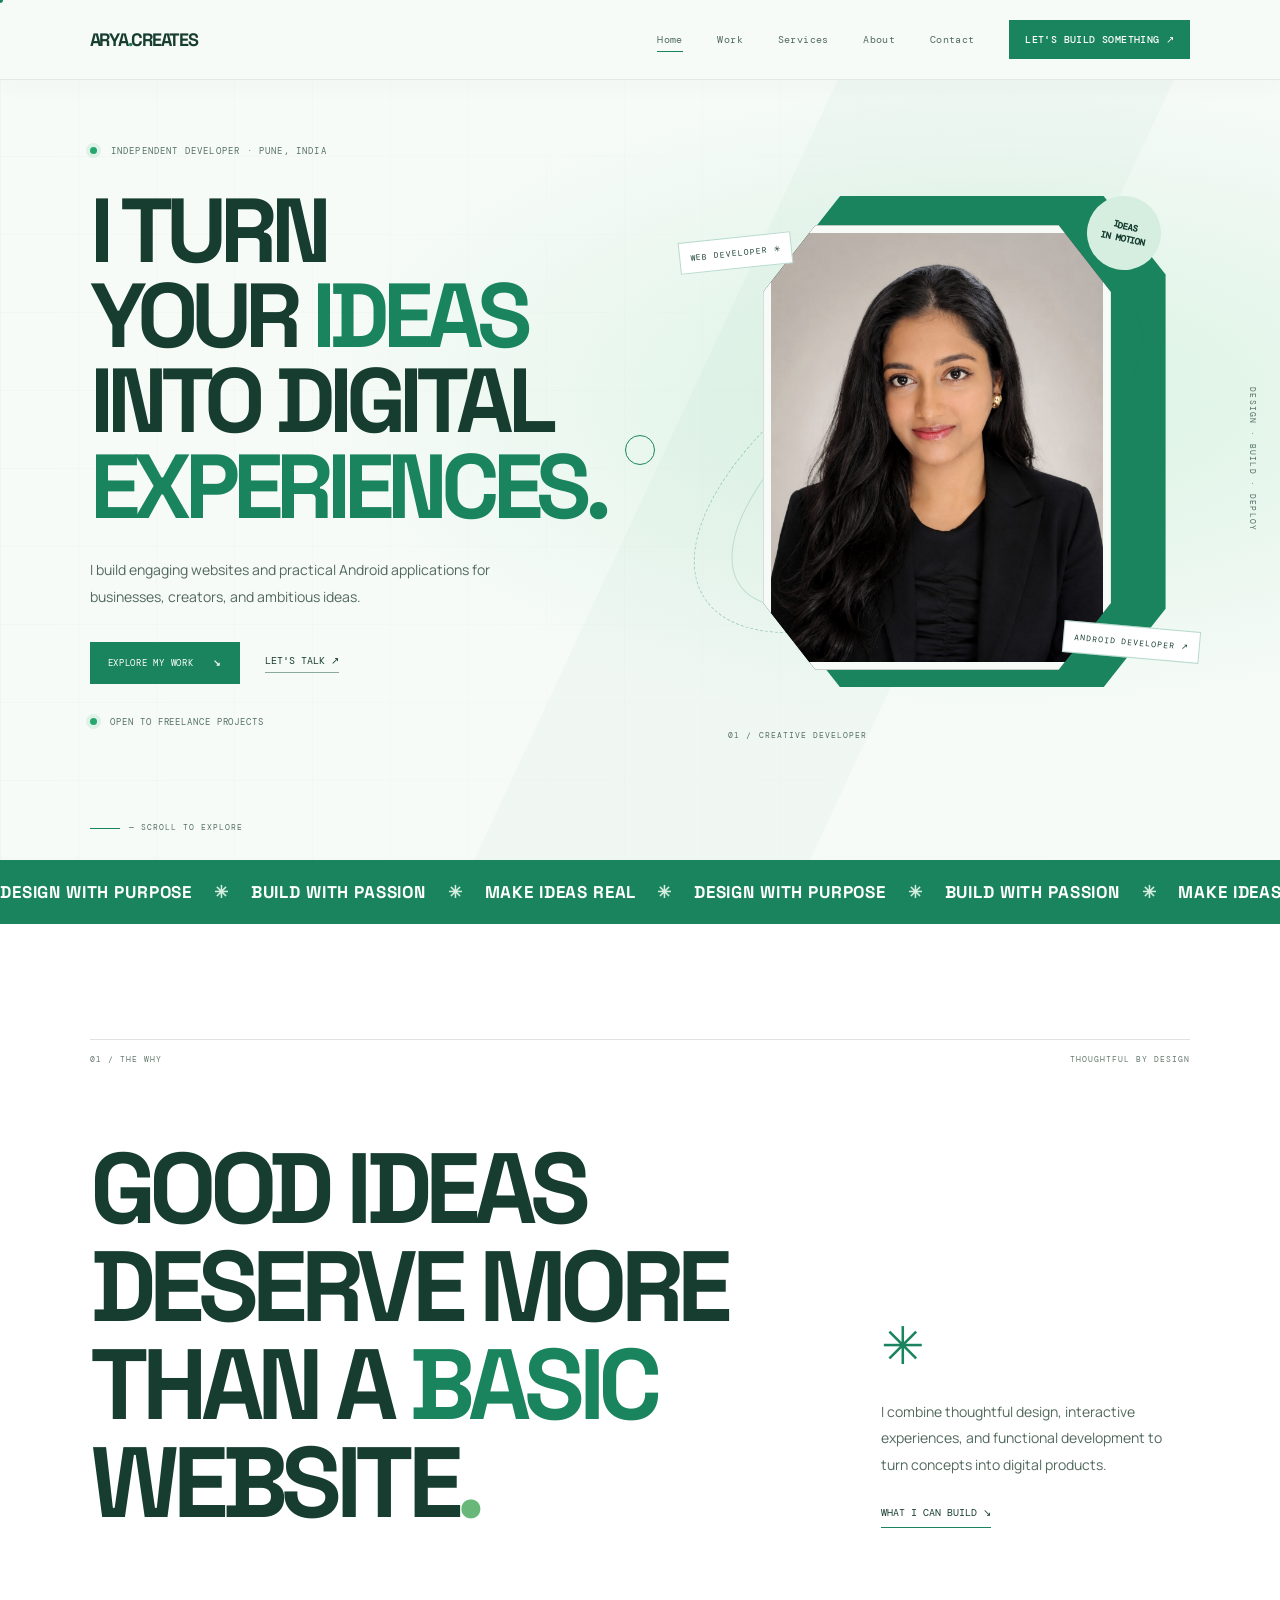
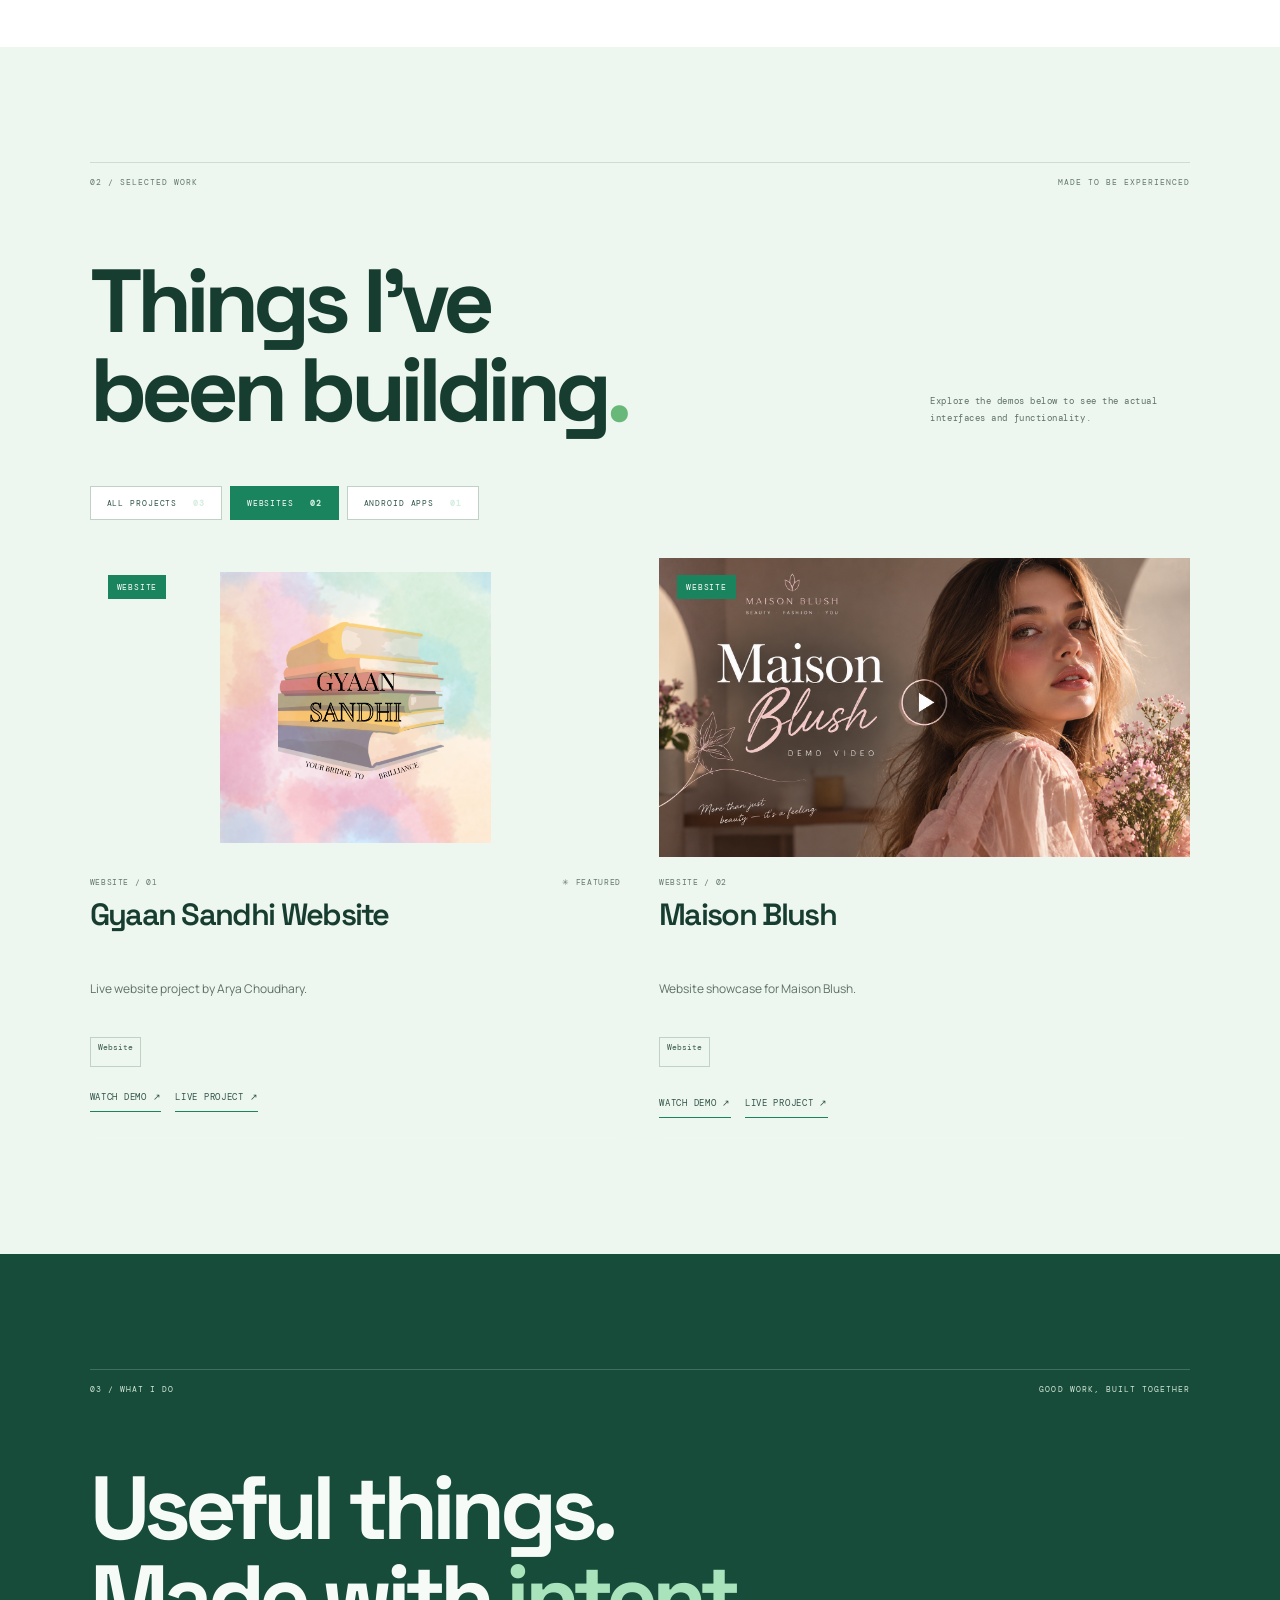
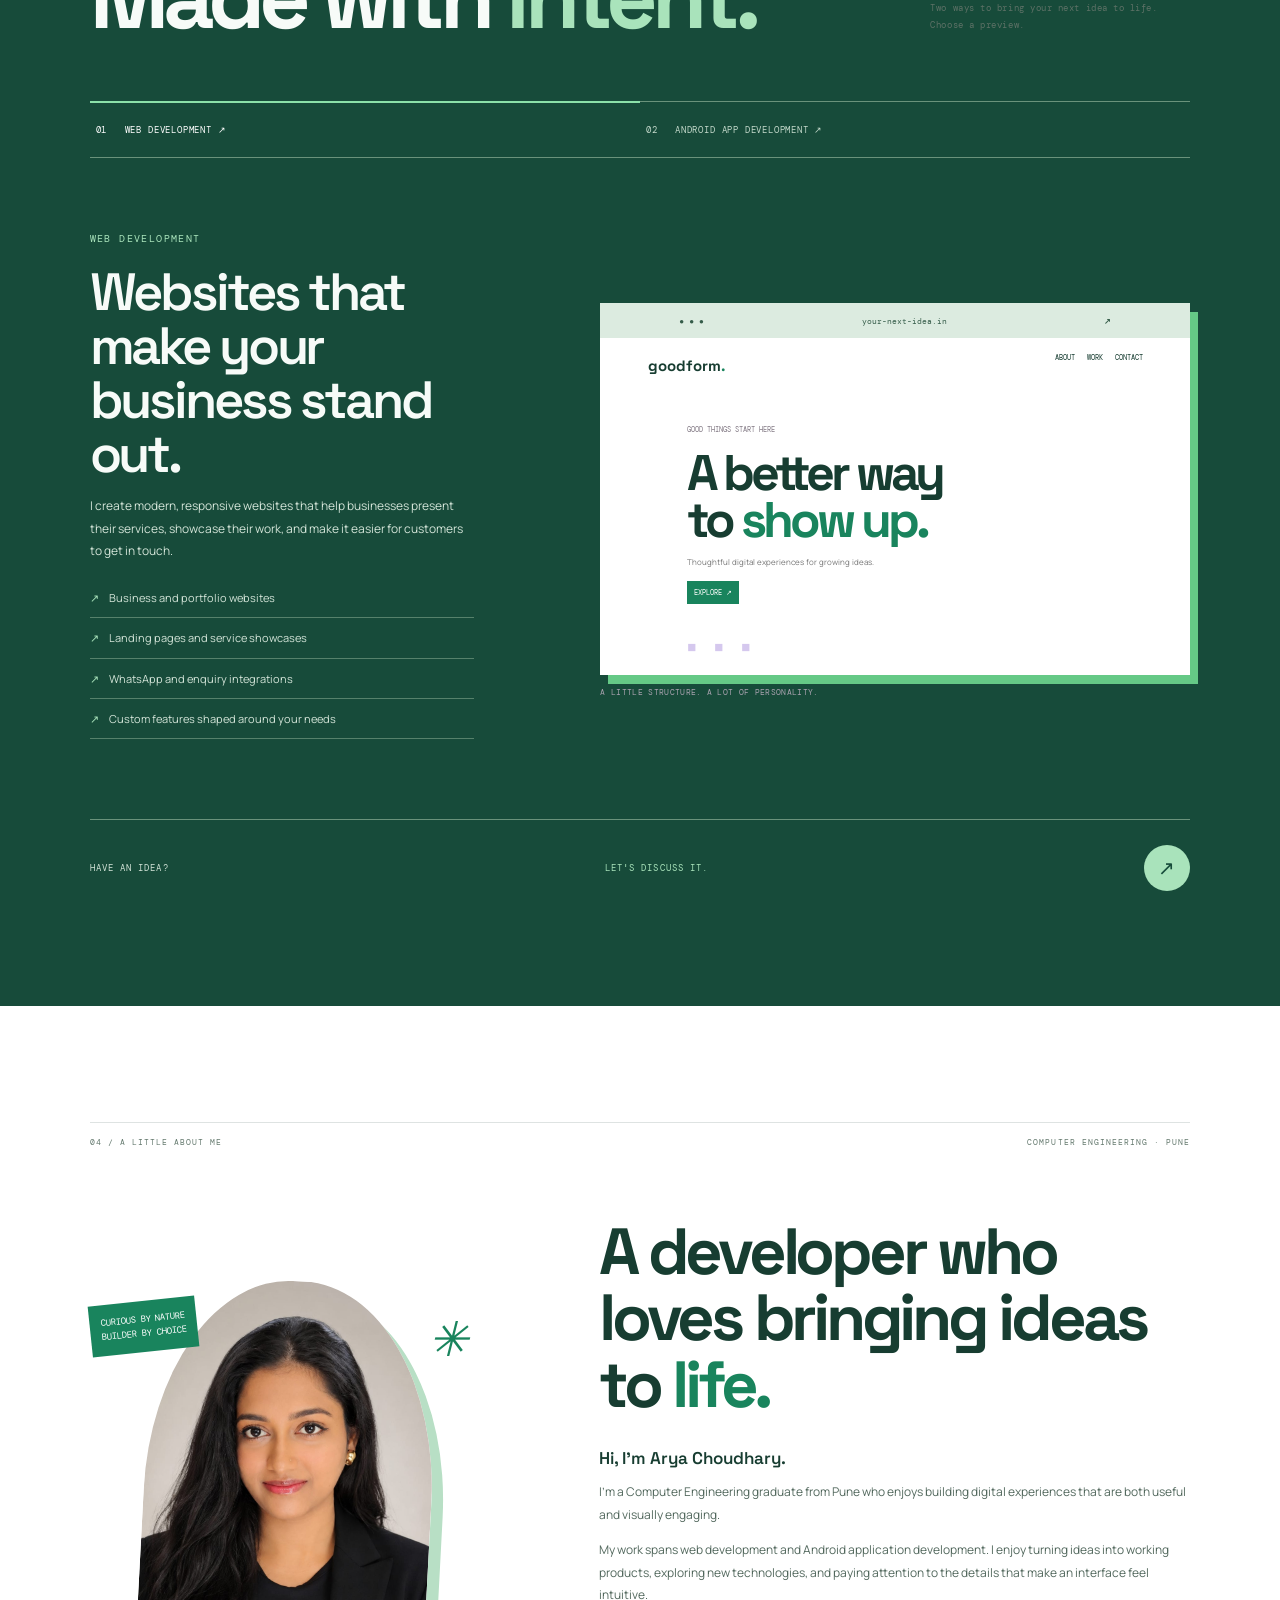
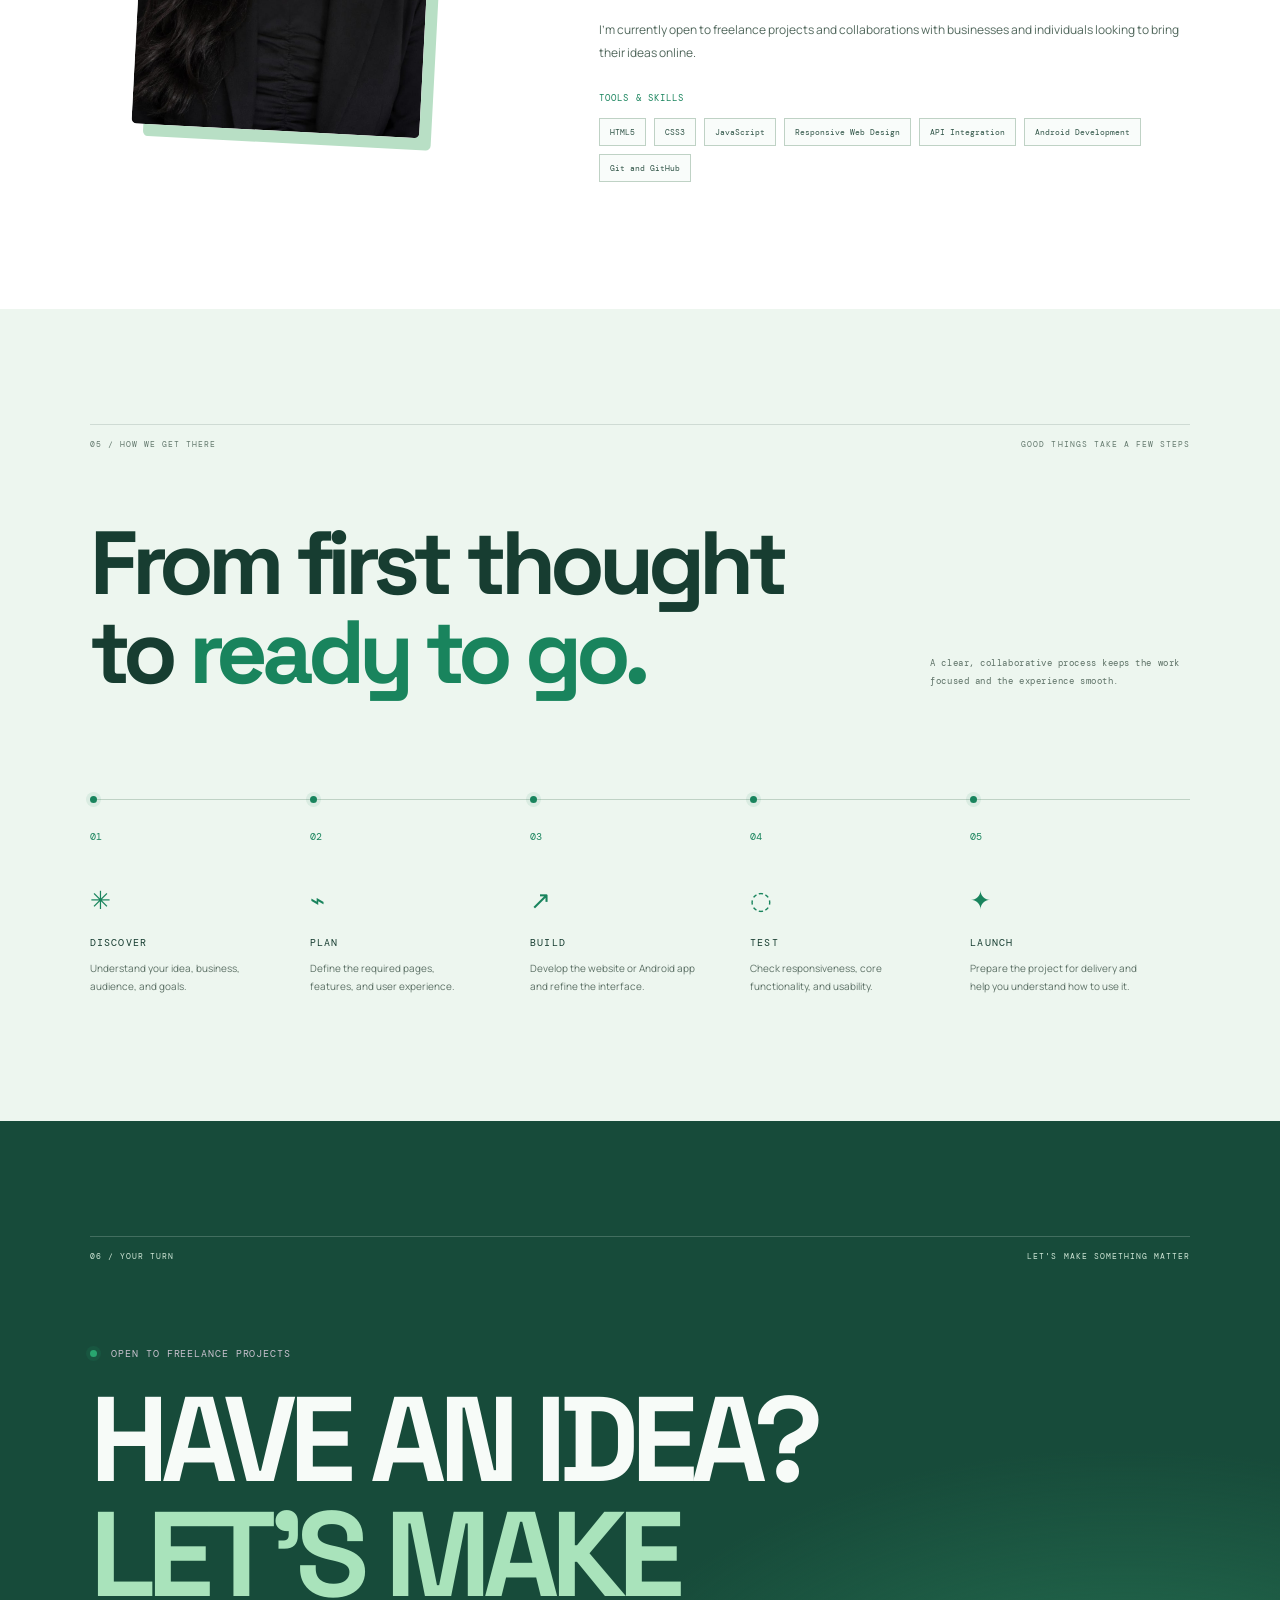
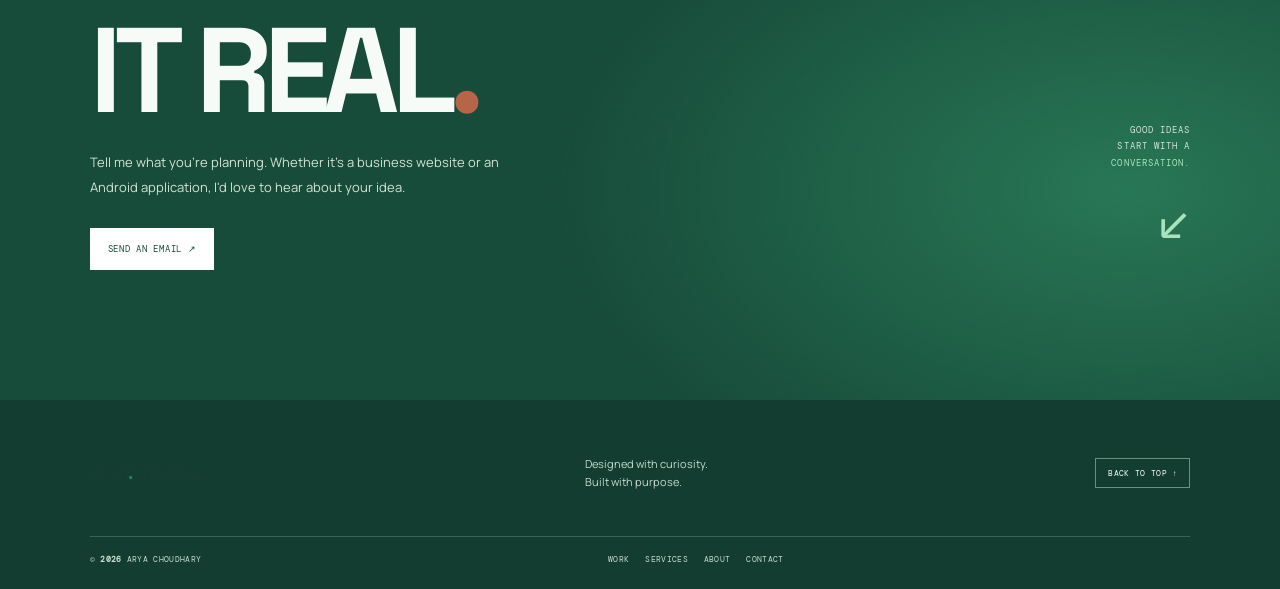
==== commit 8844f0ef: "Update portfolio" ====
--- a/index.html
+++ b/index.html
@@ -16,7 +16,7 @@
 <section class="services pad dark" id="services"><div class="kicker light"><span>03 / WHAT I DO</span><span>GOOD WORK, BUILT TOGETHER</span></div><div class="heading-row"><h2>Useful things.<br>Made with <em>intent.</em></h2><p>Two ways to bring your next idea to life. Choose a preview.</p></div><div class="service-tabs" role="tablist"><button class="selected" role="tab" aria-selected="true" aria-controls="web-service">01 &nbsp; WEB DEVELOPMENT ↗</button><button role="tab" aria-selected="false" aria-controls="app-service">02 &nbsp; ANDROID APP DEVELOPMENT ↗</button></div>
 <article class="service-panel" id="web-service" role="tabpanel"><div class="service-copy"><small>WEB DEVELOPMENT</small><h3>Websites that make your business stand out.</h3><p>I create modern, responsive websites that help businesses present their services, showcase their work, and make it easier for customers to get in touch.</p><ul><li>Business and portfolio websites</li><li>Landing pages and service showcases</li><li>WhatsApp and enquiry integrations</li><li>Custom features shaped around your needs</li></ul></div><div class="browser"><div class="browser-bar"><span>● ● ●</span> your-next-idea.in <b>↗</b></div><div class="mini-site"><strong>goodform<span>.</span></strong><small>ABOUT &nbsp; WORK &nbsp; CONTACT</small><div><label>GOOD THINGS START HERE</label><h4>A better way<br>to <em>show up.</em></h4><p>Thoughtful digital experiences for growing ideas.</p><button>EXPLORE ↗</button></div><footer>■　 ■　 ■</footer></div><small class="caption">A LITTLE STRUCTURE. A LOT OF PERSONALITY.</small></div></article>
 <article class="service-panel hidden" id="app-service" role="tabpanel" hidden><div class="service-copy"><small>ANDROID APP DEVELOPMENT</small><h3>Useful apps. Thoughtful experiences.</h3><p>I build Android application experiences designed around real user needs, intuitive navigation, and practical functionality.</p><ul><li>Business and utility applications</li><li>Information and content apps</li><li>Form-based experiences</li><li>API-connected interfaces and custom features</li></ul></div><div class="phone-area"><div class="phone"><small>9:41 · ●●●</small><h4>YOUR DAY,<br><b>in good flow.</b></h4><div class="app-card">UP NEXT<br><strong>Make room<br>for what matters.</strong><small>Today · A fresh start</small></div><p>✳ &nbsp; Keep your ideas moving　→</p><p>⌁ &nbsp; Small steps count　→</p></div><small class="caption">DESIGNED AROUND REAL USER NEEDS</small></div></article><div class="service-cta">HAVE AN IDEA? <em>LET'S DISCUSS IT.</em><a href="#contact">↗</a></div></section>
-<section class="about pad cream" id="about"><div class="kicker"><span>04 / A LITTLE ABOUT ME</span><span>COMPUTER ENGINEERING · PUNE</span></div><div class="about-grid"><div class="about-photo"><figure><img src="assets/images/arya-profile.jpg" alt="Arya Choudhary smiling in a black blazer" loading="lazy"></figure><span>CURIOUS BY NATURE<br>BUILDER BY CHOICE</span><i>✳</i></div><div class="about-copy"><h2>A developer who loves bringing ideas to <em>life.</em></h2><h3>Hi, I'm Arya Choudhary.</h3><p>I'm a Computer Engineering graduate from Pune who enjoys building digital experiences that are both useful and visually engaging.</p><p>My work spans web development and Android application development. I enjoy turning ideas into working products, exploring new technologies, and paying attention to the details that make an interface feel intuitive.</p><p>I'm currently open to freelance projects and collaborations with businesses and individuals looking to bring their ideas online.</p><small>TOOLS &amp; SKILLS</small><div id="skills" class="skills"></div><p class="note">Edit this list in <code>script.js</code> to match the skills you use.</p></div></div></section>
+<section class="about pad cream" id="about"><div class="kicker"><span>04 / A LITTLE ABOUT ME</span><span>COMPUTER ENGINEERING · PUNE</span></div><div class="about-grid"><div class="about-photo"><figure><img src="assets/images/arya-profile.jpg" alt="Arya Choudhary smiling in a black blazer" loading="lazy"></figure><span>CURIOUS BY NATURE<br>BUILDER BY CHOICE</span><i>✳</i></div><div class="about-copy"><h2>A developer who loves bringing ideas to <em>life.</em></h2><h3>Hi, I'm Arya Choudhary.</h3><p>I'm a Computer Engineering graduate from Pune who enjoys building digital experiences that are both useful and visually engaging.</p><p>My work spans web development and Android application development. I enjoy turning ideas into working products, exploring new technologies, and paying attention to the details that make an interface feel intuitive.</p><p>I'm currently open to freelance projects and collaborations with businesses and individuals looking to bring their ideas online.</p><small>TOOLS &amp; SKILLS</small><div id="skills" class="skills"></div><p class="note"></p></div></div></section>
 <section class="process pad"><div class="kicker"><span>05 / HOW WE GET THERE</span><span>GOOD THINGS TAKE A FEW STEPS</span></div><div class="heading-row"><h2>From first thought<br>to <em>ready to go.</em></h2><p>A clear, collaborative process keeps the work focused and the experience smooth.</p></div><div class="steps"><article><b>01</b><i>✳</i><h3>DISCOVER</h3><p>Understand your idea, business, audience, and goals.</p></article><article><b>02</b><i>⌁</i><h3>PLAN</h3><p>Define the required pages, features, and user experience.</p></article><article><b>03</b><i>↗</i><h3>BUILD</h3><p>Develop the website or Android app and refine the interface.</p></article><article><b>04</b><i>◌</i><h3>TEST</h3><p>Check responsiveness, core functionality, and usability.</p></article><article><b>05</b><i>✦</i><h3>LAUNCH</h3><p>Prepare the project for delivery and help you understand how to use it.</p></article></div></section>
 <section class="contact pad dark" id="contact"><div class="kicker light"><span>06 / YOUR TURN</span><span>LET'S MAKE SOMETHING MATTER</span></div><div class="contact-grid"><div><p class="eyebrow"><i class="green-dot"></i> OPEN TO FREELANCE PROJECTS</p><h2>HAVE AN IDEA?<br><em>LET'S MAKE</em><br>IT REAL<span class="pink">.</span></h2><p class="contact-intro">Tell me what you're planning. Whether it's a business website or an Android application, I'd love to hear about your idea.</p><div id="contact-actions" class="actions"></div><small id="contact-note" class="contact-note"></small></div><aside>GOOD IDEAS<br>START WITH A<br><em>CONVERSATION.</em><i>↙</i></aside></div></section></main>
 <footer class="footer"><div class="footer-top"><a class="logo" href="#home">ARYA<span>.</span>CREATES</a><p>Designed with curiosity.<br>Built with purpose.</p><a class="back-top" href="#home">BACK TO TOP ↑</a></div><div class="footer-bottom"><span>© <b id="year"></b> ARYA CHOUDHARY</span><nav><a href="#work">WORK</a><a href="#services">SERVICES</a><a href="#about">ABOUT</a><a href="#contact">CONTACT</a></nav><div id="socials"></div></div></footer><div class="toast" role="status" aria-live="polite"></div></body></html>
--- a/style.css
+++ b/style.css
@@ -288,3 +288,6 @@
     margin-top: 0;
   }
 }
+.project[data-demo-page]{cursor:pointer}.project[data-demo-page]:focus-visible{outline:2px solid #19845d;outline-offset:8px}.project[data-demo-page] .project-thumbnail{transition:transform .45s cubic-bezier(.2,.7,.2,1)}.project[data-demo-page]:hover .project-thumbnail{transform:scale(1.035)}
+.project-visual.has-cover,.project:nth-child(2) .project-visual.has-cover{aspect-ratio:16/9!important;min-height:0!important}
+.project-visual.has-contain .project-thumbnail{object-fit:contain;padding:14px;background:#edf6ef}
